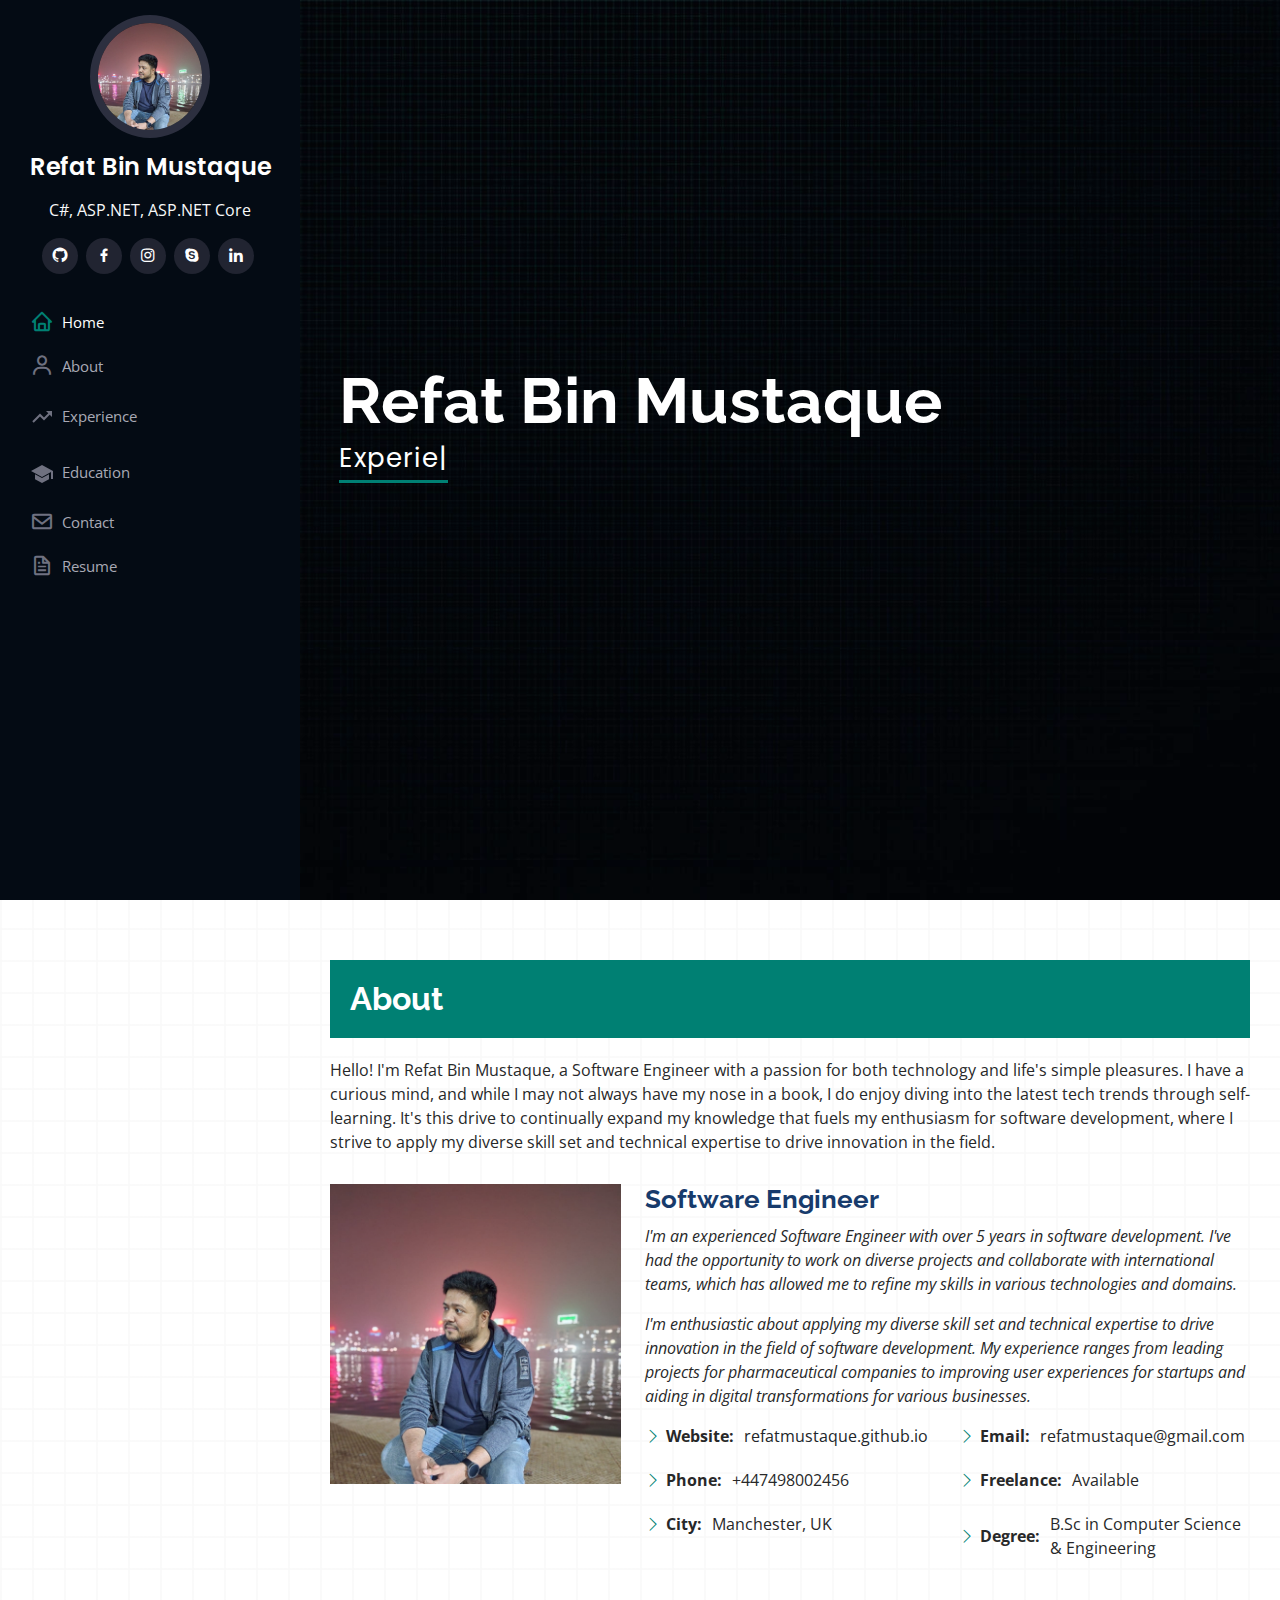
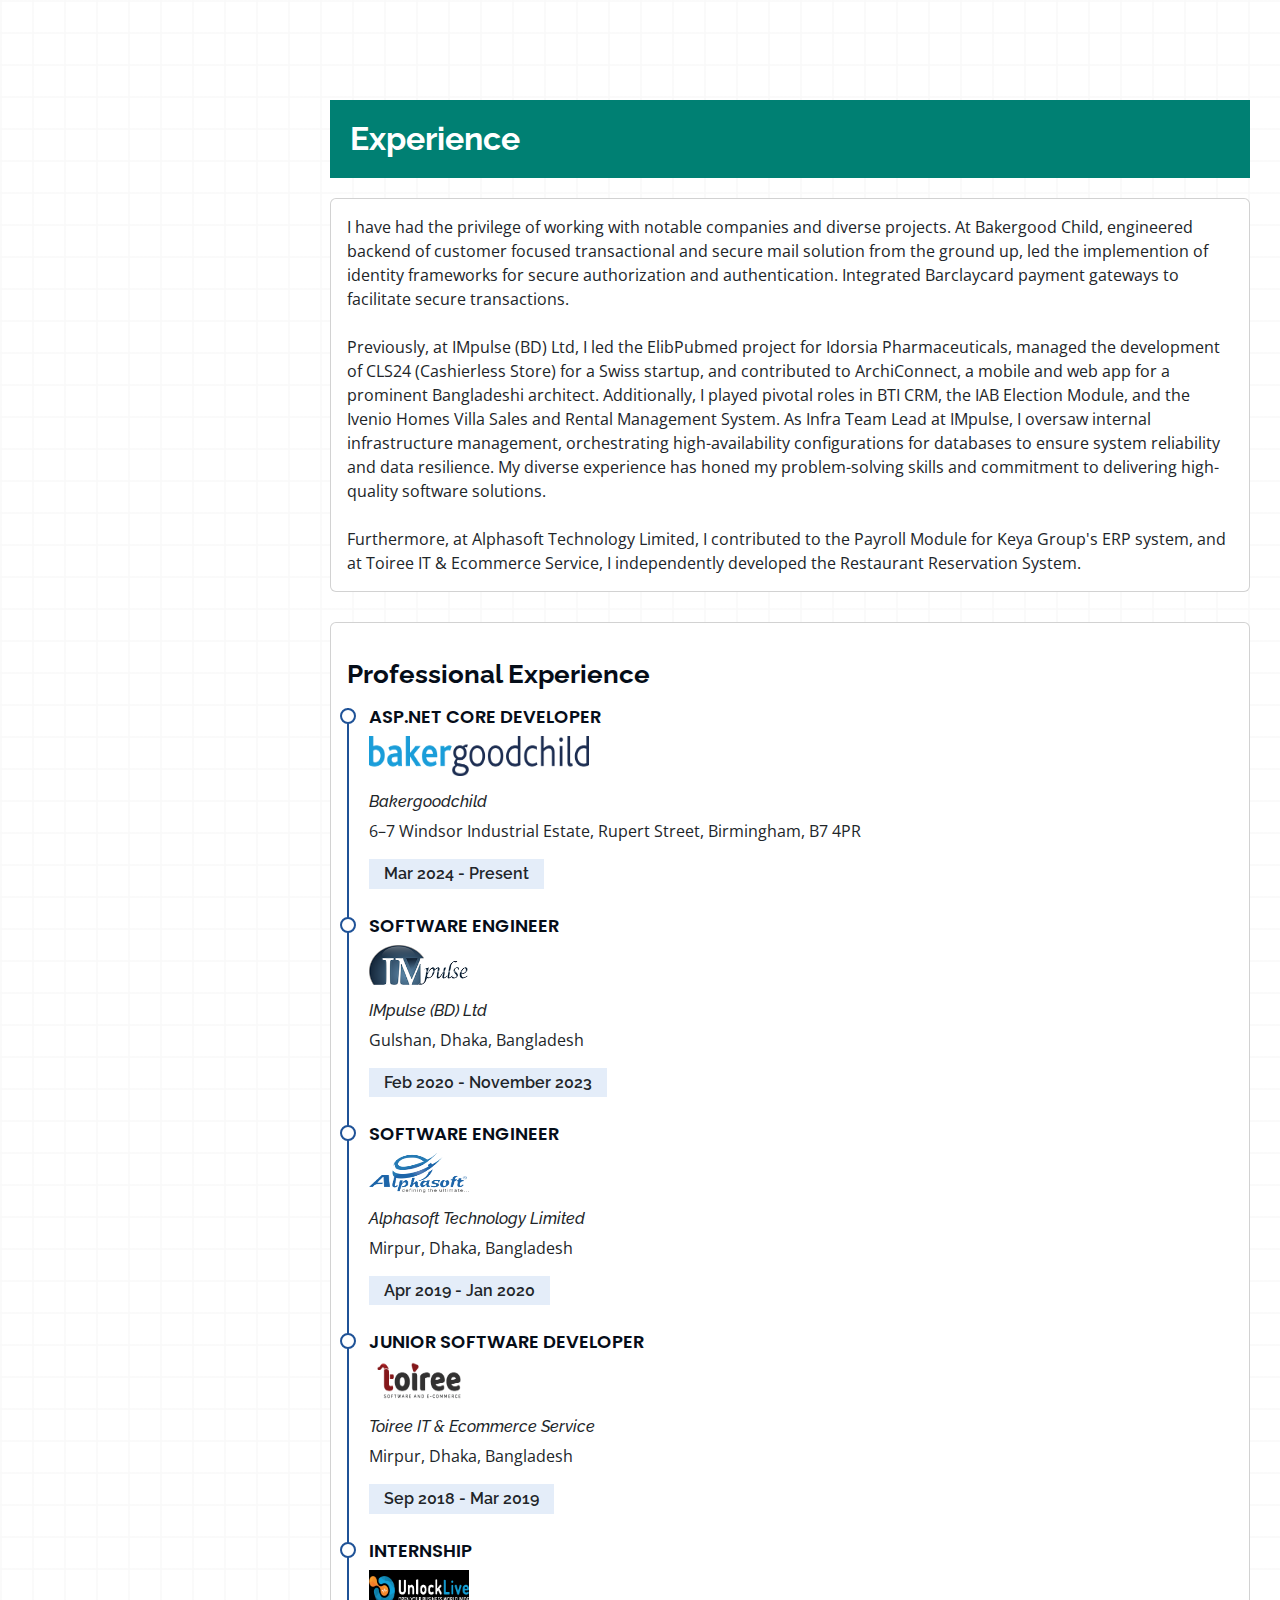
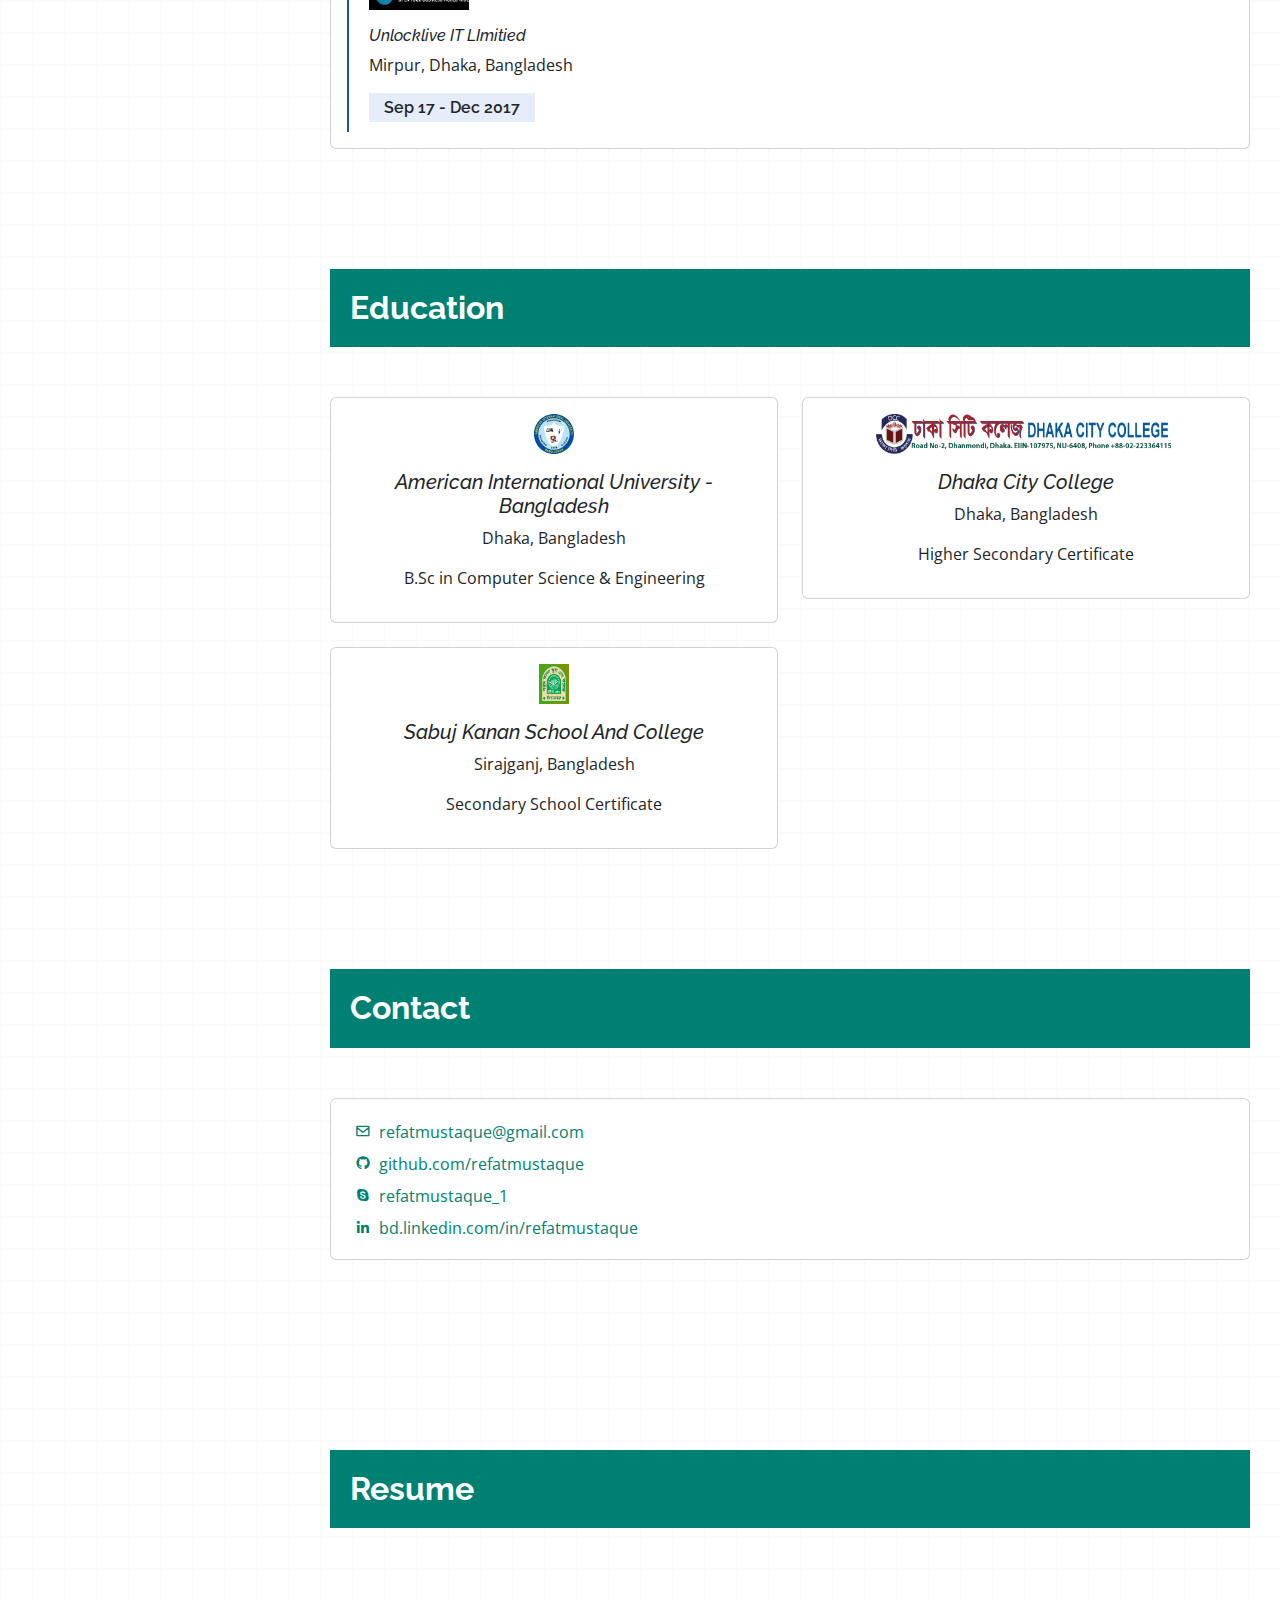
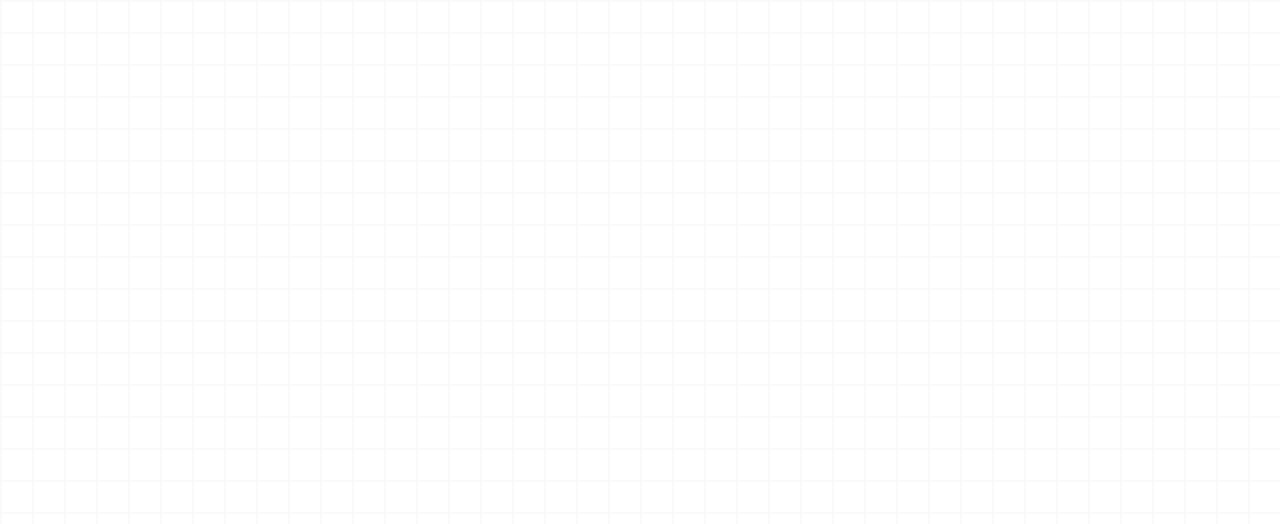
==== index.html @ f06d5145 "Add tawk live chat" ====
<!DOCTYPE html>
<html lang="en">

<head>
  <meta charset="utf-8">
  <meta content="width=device-width, initial-scale=1.0" name="viewport">

  <title>Refat Bin Mustaque</title>
  <meta content="" name="description">
  <meta content="" name="keywords">

  <!-- Favicons -->
  <link href="assets/img/favicon.png" rel="icon">
  <link href="assets/img/apple-touch-icon.png" rel="apple-touch-icon">

  <!-- Google Fonts -->
  <link href="https://fonts.googleapis.com/css?family=Open+Sans:300,300i,400,400i,600,600i,700,700i|Raleway:300,300i,400,400i,500,500i,600,600i,700,700i|Poppins:300,300i,400,400i,500,500i,600,600i,700,700i" rel="stylesheet">

  <!-- Vendor CSS Files -->
  <!--<link href="assets/vendor/aos/aos.css" rel="stylesheet">-->
  <link href="assets/vendor/bootstrap/css/bootstrap.min.css" rel="stylesheet">
  <link href="assets/vendor/bootstrap-icons/bootstrap-icons.css" rel="stylesheet">
  <link href="assets/vendor/boxicons/css/boxicons.min.css" rel="stylesheet">
  <link href="assets/vendor/glightbox/css/glightbox.min.css" rel="stylesheet">
  <link href="assets/vendor/swiper/swiper-bundle.min.css" rel="stylesheet">

  <!-- Template Main CSS File -->
  <link href="assets/css/style.css" rel="stylesheet">

</head>

<body>

  <!-- ======= Mobile nav toggle button ======= -->
  <i class="bi bi-list mobile-nav-toggle d-xl-none"></i>

  <!-- ======= Header ======= -->
  <header id="header">
    <div class="d-flex flex-column">

      <div class="profile">
        <img src="assets/img/profile-img.jpg" alt="" class="img-fluid rounded-circle">
        <h1 class="text-light"><a href="index.html">Refat Bin Mustaque</a></h1>
        <div class="mt-3 text-center">
          <span class="text-light">C#, ASP.NET, ASP.NET Core</span>
        </div>
        <div class="social-links mt-3 text-center">
          <a href="https://github.com/refatmustaque" class="github"><i class="bx bxl-github"></i></a>
          <a href="https://www.facebook.com/refatmustaque/" class="facebook"><i class="bx bxl-facebook"></i></a>
          <a href="https://www.instagram.com/refat_mustaque/" class="instagram"><i class="bx bxl-instagram"></i></a>
          <a href="https://join.skype.com/invite/KZUX2CscLEsa" class="google-plus"><i class="bx bxl-skype"></i></a>
          <a href="https://bd.linkedin.com/in/refatmustaque" class="linkedin"><i class="bx bxl-linkedin"></i></a>
        </div>
      </div>

      <nav id="navbar" class="nav-menu navbar">
        <ul>
          <li><a href="#cover" class="nav-link scrollto active"><i class="bx bx-home"></i> <span>Home</span></a></li>
          <li><a href="#about" class="nav-link scrollto"><i class="bx bx-user"></i> <span>About</span></a></li>
          <li><a href="#experience" class="nav-link scrollto"><i> <svg xmlns="http://www.w3.org/2000/svg" width="24" height="24" viewBox="0 0 24 24"><path fill="currentColor" d="m10 10.414l4 4l5.707-5.707L22 11V5h-6l2.293 2.293L14 11.586l-4-4l-7.707 7.707l1.414 1.414z"/></svg></i> <span>Experience</span></a></li>
          <li><a href="#education" class="nav-link scrollto"><i><svg xmlns="http://www.w3.org/2000/svg" width="24" height="24" viewBox="0 0 24 24"><path fill="currentColor" d="M21 17v-6.9L12 15L1 9l11-6l11 6v8h-2Zm-9 4l-7-3.8v-5l7 3.8l7-3.8v5L12 21Z"/></svg></i> <span>Education</span></a></li>
          <!-- <li><a href="#portfolio" class="nav-link scrollto"><i class="bx bx-book-content"></i> <span>Portfolio</span></a></li> -->
          <!-- <li><a href="#services" class="nav-link scrollto"><i class="bx bx-server"></i> <span>Services</span></a></li> -->
          <li><a href="#contact" class="nav-link scrollto"><i class="bx bx-envelope"></i> <span>Contact</span></a></li>
          <li><a href="#resume" class="nav-link scrollto"><i class="bx bx-file"></i> <span>Resume</span></a></li>
        </ul>
      </nav><!-- .nav-menu -->
    </div>
  </header><!-- End Header -->

  <!-- ======= cover Section ======= -->
  <section id="cover" class="d-flex flex-column justify-content-center align-items-center">
    <div class="cover-container" data-aos="fade-in">
      <h1>Refat Bin Mustaque</h1>
      <p><span class="typed" data-typed-items="Experienced Full Stack Software Developer, Skilled in C# | ASP.NET | ASP.NET Core | PostgreSQL"></span></p>
    </div>
  </section><!-- End cover -->

  <main id="main">

    <!-- ======= About Section ======= -->
    <section id="about" class="about">
      <div class="container">

        <div class="section-title">
          <h2>About</h2>
          <p>Hello! I'm Refat Bin Mustaque, a Software Engineer with a passion for both technology and life's simple pleasures. I have a curious mind, and while I may not always have my nose in a book, I do enjoy diving into the latest tech trends through self-learning. It's this drive to continually expand my knowledge that fuels my enthusiasm for software development, where I strive to apply my diverse skill set and technical expertise to drive innovation in the field.</p>
        </div>

        <div class="row">
          <div class="col-lg-4" data-aos="fade-right">
            <img src="assets/img/profile-img.jpg" class="img-fluid" alt="">
          </div>
          <div class="col-lg-8 pt-4 pt-lg-0 content" data-aos="fade-left">
            <h3>Software Engineer</h3>
            <p class="fst-italic">I'm an experienced Software Engineer with over 5 years in software development. I've had the opportunity to work on diverse projects and collaborate with international teams, which has allowed me to refine my skills in various technologies and domains.</p>
            <p class="fst-italic">
              I'm enthusiastic about applying my diverse skill set and technical expertise to drive innovation in the field of software development. My experience ranges from leading projects for pharmaceutical companies to improving user experiences for startups and aiding in digital transformations for various businesses.
            </p>
            <div class="row">
              <div class="col-lg-6">
                <ul>
                  <li><i class="bi bi-chevron-right"></i> <strong>Website:</strong> <span><a href="https://refatmustaque.github.io/" target="_blank" class="text-dark">refatmustaque.github.io</a></span></li>
                  <li><i class="bi bi-chevron-right"></i> <strong>Phone:</strong> <span>+447498002456</span></li>
                  <li><i class="bi bi-chevron-right"></i> <strong>City:</strong> <span>Manchester, UK</span></li>
                </ul>
              </div>
              <div class="col-lg-6">
                <ul>
                  <li><i class="bi bi-chevron-right"></i> <strong>Email:</strong> <span>refatmustaque@gmail.com</span></li>
                  <li><i class="bi bi-chevron-right"></i> <strong>Freelance:</strong> <span>Available</span></li>
                  <li><i class="bi bi-chevron-right"></i> <strong>Degree:</strong> <span>B.Sc in Computer Science & Engineering</span></li>
                </ul>
              </div>
            </div>
            <!-- <p>
              Officiis eligendi itaque labore et dolorum mollitia officiis optio vero. Quisquam sunt adipisci omnis et ut. Nulla accusantium dolor incidunt officia tempore. Et eius omnis.
              Cupiditate ut dicta maxime officiis quidem quia. Sed et consectetur qui quia repellendus itaque neque. Aliquid amet quidem ut quaerat cupiditate. Ab et eum qui repellendus omnis culpa magni laudantium dolores.
            </p> -->
          </div>
        </div>

      </div>
    </section><!-- End About Section -->

    <!-- ======= Experience Section ======= -->
    <section id="experience" class="experience">
      <div class="container">

        <div class="section-title">

          <h2>Experience</h2>
          <div class="card">
            <div class="card-body">
              <p>I have had the privilege of working with notable companies and diverse projects. At Bakergood Child, engineered backend of customer focused transactional and secure mail solution from the ground up, led the implemention of identity frameworks for secure authorization and authentication. Integrated Barclaycard payment gateways to facilitate secure transactions.</p>
              <br>
              <p>Previously, at IMpulse (BD) Ltd, I led the ElibPubmed project for Idorsia Pharmaceuticals, managed the development of CLS24 (Cashierless Store) for a Swiss startup, and contributed to ArchiConnect, a mobile and web app for a prominent Bangladeshi architect. Additionally, I played pivotal roles in BTI CRM, the IAB Election Module, and the Ivenio Homes Villa Sales and Rental Management System. As Infra Team Lead at IMpulse, I oversaw internal infrastructure management, orchestrating high-availability configurations for databases to ensure system reliability and data resilience. My diverse experience has honed my problem-solving skills and commitment to delivering high-quality software solutions.</p>
              <br>
              <p>Furthermore, at Alphasoft Technology Limited, I contributed to the Payroll Module for Keya Group's ERP system, and at Toiree IT & Ecommerce Service, I independently developed the Restaurant Reservation System.</p>
            </div>
          </div>
        </div>

        <div class="col-lg-12" data-aos="fade-up" data-aos-delay="100">
          <div class="card">
            <div class="card-body">
              <h3 class="experience-title">Professional Experience</h3>
              <div class="experience-item">
                <h4>ASP.Net Core Developer</h4>
                <p>
                  <a href="https://www.bakergoodchild.co.uk/" target="_blank"><img alt="Baker Good Child logo" width="220px" height="40px" src="/assets/img/experience/bakergoodchild_logo.png" class="responsive-img center-block"></a>
                </p>
                <h6>
                  <em><a href="https://www.bakergoodchild.co.uk/" target="_blank" class="text-dark">Bakergoodchild</a></em>
                </h6>
                <p>6–7 Windsor Industrial Estate, Rupert Street, Birmingham, B7 4PR</p>
                <h5>Mar 2024 - Present</h5>
                <!-- <ul>
                  <li><strong>ElibPubmed:</strong> Team Lead, managing yearly change requests, new feature development, and bug support for Idorsia Pharmaceuticals.</li>
                  <li><strong>CLS24 (Cashierless Store):</strong> Enhanced user experience for a Swiss startup's mobile app, including scanner replacement and layout improvements.</li>
                  <li><strong>ArchiConnect:</strong> Developed and designed architect portfolio, dashboard, and project creation pages for a renowned Bangladeshi architect.</li>
                  <li><strong>BTI CRM:</strong> Contributed to client relationship management system by developing new features and implementing change requests.</li>
                  <li><strong>IAB Election Module:</strong> Worked on various aspects of the IAB Election Module, including nomination submission, voter list management, nomination withdrawal, and Voting module.</li>
                  <li><strong>IRelease:</strong> Served as an external QA resource for IQVIA, Switzerland, on their internal product, IRelease, an export-import management system.</li>
                  <li><strong>Ivenio Homes:</strong> villa Sales & Rental Management System. Actively involved in CRM module development and managed internal infrastructure and network as an Infra Team Lead.</li>
                  <li>As Infra Team Lead, I managed internal infrastructure, resolved Redis production bugs, and implemented high-availability setups for PostgreSQL 11 (Patroni and Etcd) and PostgreSQL 15 (Patroni and Consul).</li>
                </ul>
                <p><strong>Technology Used:</strong> ASP.net MVC, In House PulseLinks Framework, Postgresql, Xamarin, Laravel, MariaDB & Flutter.</p> -->
              </div>
              <div class="experience-item">
                <h4>Software Engineer</h4>
                <p>
                  <a href="https://www.impulsebdltd.com/" target="_blank"><img alt="IMpulse BD Ltd. logo" width="100px" height="40px" src="/assets/img/experience/impulse_logo.png" class="responsive-img center-block"></a>
                </p>
                <h6>
                  <em><a href="https://www.impulsebdltd.com/" target="_blank" class="text-dark">IMpulse (BD) Ltd</a></em>
                </h6>
                <p>Gulshan, Dhaka, Bangladesh</p>
                <h5>Feb 2020 - November 2023</h5>
                <!-- <ul>
                  <li><strong>ElibPubmed:</strong> Team Lead, managing yearly change requests, new feature development, and bug support for Idorsia Pharmaceuticals.</li>
                  <li><strong>CLS24 (Cashierless Store):</strong> Enhanced user experience for a Swiss startup's mobile app, including scanner replacement and layout improvements.</li>
                  <li><strong>ArchiConnect:</strong> Developed and designed architect portfolio, dashboard, and project creation pages for a renowned Bangladeshi architect.</li>
                  <li><strong>BTI CRM:</strong> Contributed to client relationship management system by developing new features and implementing change requests.</li>
                  <li><strong>IAB Election Module:</strong> Worked on various aspects of the IAB Election Module, including nomination submission, voter list management, nomination withdrawal, and Voting module.</li>
                  <li><strong>IRelease:</strong> Served as an external QA resource for IQVIA, Switzerland, on their internal product, IRelease, an export-import management system.</li>
                  <li><strong>Ivenio Homes:</strong> villa Sales & Rental Management System. Actively involved in CRM module development and managed internal infrastructure and network as an Infra Team Lead.</li>
                  <li>As Infra Team Lead, I managed internal infrastructure, resolved Redis production bugs, and implemented high-availability setups for PostgreSQL 11 (Patroni and Etcd) and PostgreSQL 15 (Patroni and Consul).</li>
                </ul>
                <p><strong>Technology Used:</strong> ASP.net MVC, In House PulseLinks Framework, Postgresql, Xamarin, Laravel, MariaDB & Flutter.</p> -->
              </div>
              <div class="experience-item">
                <h4>Software Engineer</h4>
                <p>
                  <a href="https://alphasoft.com.bd/" target="_blank"><img alt="Alphasoft Technology Limited. logo" width="100px" height="40px" src="/assets/img/experience/alphasoft_logo.png" class="responsive-img center-block"></a>
                </p>
                <h6>
                  <em><a href="https://alphasoft.com.bd/" target="_blank" class="text-dark">Alphasoft Technology Limited</a></em>
                </h6>
                <p>Mirpur, Dhaka, Bangladesh</p>
                <h5>Apr 2019 - Jan 2020</h5>
                <!-- <ul>
                  <li>Developed salary sheet, attendance report, attendance reconciliation, Attendance penalty, Penalty resolve, Late out, Early in, Leave application, Employee’s leave balance for Payroll Module and HR integration for Keya Group's ERP Payroll Module.</li>
                  <li>Developed OPD features such as appointment making, patient assessment, prescription, and real-time communication of appointment desk and doctor for Mayfair Wellness Clinic's hospital management system.</li>
                </ul>
                <p><strong>Technology Used:</strong> Asp.Net Core MVC, C#, Entity Framework Core, Identity Framework, MSSQL, Jquery, Bootstrap, SignalR.</p> -->
              </div>
              <div class="experience-item">
                <h4>Junior Software Developer</h4>
                <p>
                  <a href="https://toiree.com/" target="_blank"><img alt="Toiree IT & Ecommerce Service. logo" width="100px" height="40px" src="/assets/img/experience/toiree_logo.png" class="responsive-img center-block"></a>
                </p>
                <h6>
                  <em><a href="https://toiree.com/" target="_blank" class="text-dark">Toiree IT & Ecommerce Service</a></em>
                </h6>
                <p>Mirpur, Dhaka, Bangladesh</p>
                <h5>Sep 2018 - Mar 2019</h5>
                <!-- <ul>
                  <li>Independently conceived, designed, and launched a comprehensive Restaurant Reservation System, showcasing my autonomy and proficiency in software development and project management.</li>
                </ul>
                <p><strong>Technology Used:</strong> Asp.Net MVC, C#, Web API, Entity Framework, Identity Framework,MSSQL, Jquery, Bootstrap</p> -->
              </div>
              <div class="experience-item">
                <h4>Internship</h4>
                <p>
                  <a href="https://www.unlocklive.com/" target="_blank"><img alt="Unlocklive IT LImitied. logo" width="100px" height="40px" style="background-color: black;" src="/assets/img/experience/unlocklive_logo.png" class="responsive-img center-block"></a>
                </p>
                <h6>
                  <em><a href="https://www.unlocklive.com/" target="_blank" class="text-dark">Unlocklive IT LImitied</a></em>
                </h6>
                <p>Mirpur, Dhaka, Bangladesh</p>
                <h5>Sep 17 - Dec 2017</h5>
                <!-- <ul>
                  <li>Designed the front-end layout for the "Government Shipping Office" project for the Navy, and concurrently, developed report download functionality in PDF and Word formats for the "Defense Travel System," another project for the Bangladesh Navy.</li>
                </ul>
                <p><strong>Technology Used:</strong> PHP Yii2 MVC, Bootstrap, Jquery, MySql, mpdf library, PHP word library</p> -->
              </div>
            </div>
          </div>

        </div>

      </div>
    </section><!-- End Experience Section -->

        <!-- ======= Education Section ======= -->
        <section id="education" class="education">
          <div class="container">
    
            <div class="section-title">
              <h2>Education</h2>
            </div>
    
            <div class="row">
              <div class="col-lg-6 pt-4 pt-lg-0 content" data-aos="fade-left">
                <div class="card">
                  <div class="card-body text-center">
                    <p>
                      <a href="https://www.aiub.edu/" target="_blank"><img alt="American International University - Bangladesh. logo" width="100px" height="40px" src="/assets/img/education/aiub_logo.svg" class="responsive-img center-block"></a>
                    </p>
                    <h5>
                      <em><a href="https://www.aiub.edu/" target="_blank" class="text-dark">American International University - Bangladesh</a></em>
                    </h5>
                    <p>
                      Dhaka, Bangladesh
                    </p>
                    <p>
                      B.Sc in Computer Science & Engineering
                    </p>
                  </div>
                </div>
              </div>
              <div class="col-lg-6 pt-4 pt-lg-0 content" data-aos="fade-left">
                <div class="card">
                  <div class="card-body text-center">
                    <p>
                      <a href="https://www.dhakacitycollege.edu.bd/" target="_blank"><img alt="Dhaka City College. logo" width="300px" height="40px" src="/assets/img/education/dcc_logo.png" class="responsive-img center-block"></a>
                    </p>
                    <h5>
                      <em><a href="https://www.dhakacitycollege.edu.bd/" target="_blank" class="text-dark">Dhaka City College</a></em>
                    </h5>
                    <p>
                      Dhaka, Bangladesh
                    </p>
                    <p>
                      Higher Secondary Certificate
                    </p>
                  </div>
                </div>
              </div>
            </div>

            <div class="row pt-4">
              <div class="col-lg-6 pt-4 pt-lg-0 content" data-aos="fade-left">
                <div class="card">
                  <div class="card-body text-center">
                    <p>
                      <a href="http://www.sabujkanan.edu.bd/" target="_blank"><img alt="Sabuj Kanan School And College. logo" width="30px" height="40px" src="/assets/img/education/skp_logo.PNG" class="responsive-img center-block"></a>
                    </p>
                    <h5>
                      <em><a href="http://www.sabujkanan.edu.bd/" target="_blank" class="text-dark">Sabuj Kanan School And College</a></em>
                    </h5>
                    <p>
                      Sirajganj, Bangladesh
                    </p>
                    <p>
                      Secondary School Certificate
                    </p>
                  </div>
                </div>
              </div>
            </div>
    
          </div>
        </section><!-- End Education Section -->

    <!-- ======= Facts Section ======= -->
    <!-- <section id="facts" class="facts">
      <div class="container">

        <div class="section-title">
          <h2>Facts</h2>
          <p>Magnam dolores commodi suscipit. Necessitatibus eius consequatur ex aliquid fuga eum quidem. Sit sint consectetur velit. Quisquam quos quisquam cupiditate. Et nemo qui impedit suscipit alias ea. Quia fugiat sit in iste officiis commodi quidem hic quas.</p>
        </div>

        <div class="row no-gutters">

          <div class="col-lg-3 col-md-6 d-md-flex align-items-md-stretch" data-aos="fade-up">
            <div class="count-box">
              <i class="bi bi-emoji-smile"></i>
              <span data-purecounter-start="0" data-purecounter-end="232" data-purecounter-duration="1" class="purecounter"></span>
              <p><strong>Happy Clients</strong> consequuntur quae</p>
            </div>
          </div>

          <div class="col-lg-3 col-md-6 d-md-flex align-items-md-stretch" data-aos="fade-up" data-aos-delay="100">
            <div class="count-box">
              <i class="bi bi-journal-richtext"></i>
              <span data-purecounter-start="0" data-purecounter-end="521" data-purecounter-duration="1" class="purecounter"></span>
              <p><strong>Projects</strong> adipisci atque cum quia aut</p>
            </div>
          </div>

          <div class="col-lg-3 col-md-6 d-md-flex align-items-md-stretch" data-aos="fade-up" data-aos-delay="200">
            <div class="count-box">
              <i class="bi bi-headset"></i>
              <span data-purecounter-start="0" data-purecounter-end="1453" data-purecounter-duration="1" class="purecounter"></span>
              <p><strong>Hours Of Support</strong> aut commodi quaerat</p>
            </div>
          </div>

          <div class="col-lg-3 col-md-6 d-md-flex align-items-md-stretch" data-aos="fade-up" data-aos-delay="300">
            <div class="count-box">
              <i class="bi bi-people"></i>
              <span data-purecounter-start="0" data-purecounter-end="32" data-purecounter-duration="1" class="purecounter"></span>
              <p><strong>Hard Workers</strong> rerum asperiores dolor</p>
            </div>
          </div>

        </div>

      </div>
    </section> -->
    <!-- End Facts Section -->

    <!-- ======= Skills Section ======= -->
    <!-- <section id="skills" class="skills section-bg">
      <div class="container">

        <div class="section-title">
          <h2>Skills</h2>
          <p>Magnam dolores commodi suscipit. Necessitatibus eius consequatur ex aliquid fuga eum quidem. Sit sint consectetur velit. Quisquam quos quisquam cupiditate. Et nemo qui impedit suscipit alias ea. Quia fugiat sit in iste officiis commodi quidem hic quas.</p>
        </div>

        <div class="row skills-content">

          <div class="col-lg-6" data-aos="fade-up">

            <div class="progress">
              <span class="skill">HTML <i class="val">100%</i></span>
              <div class="progress-bar-wrap">
                <div class="progress-bar" role="progressbar" aria-valuenow="100" aria-valuemin="0" aria-valuemax="100"></div>
              </div>
            </div>

            <div class="progress">
              <span class="skill">CSS <i class="val">90%</i></span>
              <div class="progress-bar-wrap">
                <div class="progress-bar" role="progressbar" aria-valuenow="90" aria-valuemin="0" aria-valuemax="100"></div>
              </div>
            </div>

            <div class="progress">
              <span class="skill">JavaScript <i class="val">75%</i></span>
              <div class="progress-bar-wrap">
                <div class="progress-bar" role="progressbar" aria-valuenow="75" aria-valuemin="0" aria-valuemax="100"></div>
              </div>
            </div>

          </div>

          <div class="col-lg-6" data-aos="fade-up" data-aos-delay="100">

            <div class="progress">
              <span class="skill">PHP <i class="val">80%</i></span>
              <div class="progress-bar-wrap">
                <div class="progress-bar" role="progressbar" aria-valuenow="80" aria-valuemin="0" aria-valuemax="100"></div>
              </div>
            </div>

            <div class="progress">
              <span class="skill">WordPress/CMS <i class="val">90%</i></span>
              <div class="progress-bar-wrap">
                <div class="progress-bar" role="progressbar" aria-valuenow="90" aria-valuemin="0" aria-valuemax="100"></div>
              </div>
            </div>

            <div class="progress">
              <span class="skill">Photoshop <i class="val">55%</i></span>
              <div class="progress-bar-wrap">
                <div class="progress-bar" role="progressbar" aria-valuenow="55" aria-valuemin="0" aria-valuemax="100"></div>
              </div>
            </div>

          </div>

        </div>

      </div>
    </section> -->
    <!-- End Skills Section -->

    <!-- ======= Resume Section ======= -->
    <!-- <section id="resume" class="resume">
      <div class="container">

        <div class="section-title">
          <h2>Resume</h2>
          <p>Magnam dolores commodi suscipit. Necessitatibus eius consequatur ex aliquid fuga eum quidem. Sit sint consectetur velit. Quisquam quos quisquam cupiditate. Et nemo qui impedit suscipit alias ea. Quia fugiat sit in iste officiis commodi quidem hic quas.</p>
        </div>

        <div class="row">
          <div class="col-lg-6" data-aos="fade-up">
            <h3 class="resume-title">Sumary</h3>
            <div class="resume-item pb-0">
              <h4>Alex Smith</h4>
              <p><em>Innovative and deadline-driven Graphic Designer with 3+ years of experience designing and developing user-centered digital/print marketing material from initial concept to final, polished deliverable.</em></p>
              <ul>
                <li>Portland par 127,Orlando, FL</li>
                <li>(123) 456-7891</li>
                <li>alice.barkley@example.com</li>
              </ul>
            </div>

            <h3 class="resume-title">Education</h3>
            <div class="resume-item">
              <h4>Master of Fine Arts &amp; Graphic Design</h4>
              <h5>2015 - 2016</h5>
              <p><em>Rochester Institute of Technology, Rochester, NY</em></p>
              <p>Qui deserunt veniam. Et sed aliquam labore tempore sed quisquam iusto autem sit. Ea vero voluptatum qui ut dignissimos deleniti nerada porti sand markend</p>
            </div>
            <div class="resume-item">
              <h4>Bachelor of Fine Arts &amp; Graphic Design</h4>
              <h5>2010 - 2014</h5>
              <p><em>Rochester Institute of Technology, Rochester, NY</em></p>
              <p>Quia nobis sequi est occaecati aut. Repudiandae et iusto quae reiciendis et quis Eius vel ratione eius unde vitae rerum voluptates asperiores voluptatem Earum molestiae consequatur neque etlon sader mart dila</p>
            </div>
          </div>
          <div class="col-lg-6" data-aos="fade-up" data-aos-delay="100">
            <h3 class="resume-title">Professional Experience</h3>
            <div class="resume-item">
              <h4>Senior graphic design specialist</h4>
              <h5>2019 - Present</h5>
              <p><em>Experion, New York, NY </em></p>
              <ul>
                <li>Lead in the design, development, and implementation of the graphic, layout, and production communication materials</li>
                <li>Delegate tasks to the 7 members of the design team and provide counsel on all aspects of the project. </li>
                <li>Supervise the assessment of all graphic materials in order to ensure quality and accuracy of the design</li>
                <li>Oversee the efficient use of production project budgets ranging from $2,000 - $25,000</li>
              </ul>
            </div>
            <div class="resume-item">
              <h4>Graphic design specialist</h4>
              <h5>2017 - 2018</h5>
              <p><em>Stepping Stone Advertising, New York, NY</em></p>
              <ul>
                <li>Developed numerous marketing programs (logos, brochures,infographics, presentations, and advertisements).</li>
                <li>Managed up to 5 projects or tasks at a given time while under pressure</li>
                <li>Recommended and consulted with clients on the most appropriate graphic design</li>
                <li>Created 4+ design presentations and proposals a month for clients and account managers</li>
              </ul>
            </div>
          </div>
        </div>

      </div>
    </section> -->
    <!-- End Resume Section -->

    <!-- ======= Portfolio Section ======= -->
    <!-- <section id="portfolio" class="portfolio section-bg">
      <div class="container">

        <div class="section-title">
          <h2>Portfolio</h2>
          <p>Magnam dolores commodi suscipit. Necessitatibus eius consequatur ex aliquid fuga eum quidem. Sit sint consectetur velit. Quisquam quos quisquam cupiditate. Et nemo qui impedit suscipit alias ea. Quia fugiat sit in iste officiis commodi quidem hic quas.</p>
        </div>

        <div class="row" data-aos="fade-up">
          <div class="col-lg-12 d-flex justify-content-center">
            <ul id="portfolio-flters">
              <li data-filter="*" class="filter-active">All</li>
              <li data-filter=".filter-app">App</li>
              <li data-filter=".filter-card">Card</li>
              <li data-filter=".filter-web">Web</li>
            </ul>
          </div>
        </div>

        <div class="row portfolio-container" data-aos="fade-up" data-aos-delay="100">

          <div class="col-lg-4 col-md-6 portfolio-item filter-app">
            <div class="portfolio-wrap">
              <img src="assets/img/portfolio/portfolio-1.jpg" class="img-fluid" alt="">
              <div class="portfolio-links">
                <a href="assets/img/portfolio/portfolio-1.jpg" data-gallery="portfolioGallery" class="portfolio-lightbox" title="App 1"><i class="bx bx-plus"></i></a>
                <a href="portfolio-details.html" title="More Details"><i class="bx bx-link"></i></a>
              </div>
            </div>
          </div>

          <div class="col-lg-4 col-md-6 portfolio-item filter-web">
            <div class="portfolio-wrap">
              <img src="assets/img/portfolio/portfolio-2.jpg" class="img-fluid" alt="">
              <div class="portfolio-links">
                <a href="assets/img/portfolio/portfolio-2.jpg" data-gallery="portfolioGallery" class="portfolio-lightbox" title="Web 3"><i class="bx bx-plus"></i></a>
                <a href="portfolio-details.html" title="More Details"><i class="bx bx-link"></i></a>
              </div>
            </div>
          </div>

          <div class="col-lg-4 col-md-6 portfolio-item filter-app">
            <div class="portfolio-wrap">
              <img src="assets/img/portfolio/portfolio-3.jpg" class="img-fluid" alt="">
              <div class="portfolio-links">
                <a href="assets/img/portfolio/portfolio-3.jpg" data-gallery="portfolioGallery" class="portfolio-lightbox" title="App 2"><i class="bx bx-plus"></i></a>
                <a href="portfolio-details.html" title="More Details"><i class="bx bx-link"></i></a>
              </div>
            </div>
          </div>

          <div class="col-lg-4 col-md-6 portfolio-item filter-card">
            <div class="portfolio-wrap">
              <img src="assets/img/portfolio/portfolio-4.jpg" class="img-fluid" alt="">
              <div class="portfolio-links">
                <a href="assets/img/portfolio/portfolio-4.jpg" data-gallery="portfolioGallery" class="portfolio-lightbox" title="Card 2"><i class="bx bx-plus"></i></a>
                <a href="portfolio-details.html" title="More Details"><i class="bx bx-link"></i></a>
              </div>
            </div>
          </div>

          <div class="col-lg-4 col-md-6 portfolio-item filter-web">
            <div class="portfolio-wrap">
              <img src="assets/img/portfolio/portfolio-5.jpg" class="img-fluid" alt="">
              <div class="portfolio-links">
                <a href="assets/img/portfolio/portfolio-5.jpg" data-gallery="portfolioGallery" class="portfolio-lightbox" title="Web 2"><i class="bx bx-plus"></i></a>
                <a href="portfolio-details.html" title="More Details"><i class="bx bx-link"></i></a>
              </div>
            </div>
          </div>

          <div class="col-lg-4 col-md-6 portfolio-item filter-app">
            <div class="portfolio-wrap">
              <img src="assets/img/portfolio/portfolio-6.jpg" class="img-fluid" alt="">
              <div class="portfolio-links">
                <a href="assets/img/portfolio/portfolio-6.jpg" data-gallery="portfolioGallery" class="portfolio-lightbox" title="App 3"><i class="bx bx-plus"></i></a>
                <a href="portfolio-details.html" title="More Details"><i class="bx bx-link"></i></a>
              </div>
            </div>
          </div>

          <div class="col-lg-4 col-md-6 portfolio-item filter-card">
            <div class="portfolio-wrap">
              <img src="assets/img/portfolio/portfolio-7.jpg" class="img-fluid" alt="">
              <div class="portfolio-links">
                <a href="assets/img/portfolio/portfolio-7.jpg" data-gallery="portfolioGallery" class="portfolio-lightbox" title="Card 1"><i class="bx bx-plus"></i></a>
                <a href="portfolio-details.html" title="More Details"><i class="bx bx-link"></i></a>
              </div>
            </div>
          </div>

          <div class="col-lg-4 col-md-6 portfolio-item filter-card">
            <div class="portfolio-wrap">
              <img src="assets/img/portfolio/portfolio-8.jpg" class="img-fluid" alt="">
              <div class="portfolio-links">
                <a href="assets/img/portfolio/portfolio-8.jpg" data-gallery="portfolioGallery" class="portfolio-lightbox" title="Card 3"><i class="bx bx-plus"></i></a>
                <a href="portfolio-details.html" title="More Details"><i class="bx bx-link"></i></a>
              </div>
            </div>
          </div>

          <div class="col-lg-4 col-md-6 portfolio-item filter-web">
            <div class="portfolio-wrap">
              <img src="assets/img/portfolio/portfolio-9.jpg" class="img-fluid" alt="">
              <div class="portfolio-links">
                <a href="assets/img/portfolio/portfolio-9.jpg" data-gallery="portfolioGallery" class="portfolio-lightbox" title="Web 3"><i class="bx bx-plus"></i></a>
                <a href="portfolio-details.html" title="More Details"><i class="bx bx-link"></i></a>
              </div>
            </div>
          </div>

        </div>

      </div>
    </section> -->
    <!-- End Portfolio Section -->

    <!-- ======= Services Section ======= -->
    <!-- <section id="services" class="services">
      <div class="container">

        <div class="section-title">
          <h2>Services</h2>
          <p>Magnam dolores commodi suscipit. Necessitatibus eius consequatur ex aliquid fuga eum quidem. Sit sint consectetur velit. Quisquam quos quisquam cupiditate. Et nemo qui impedit suscipit alias ea. Quia fugiat sit in iste officiis commodi quidem hic quas.</p>
        </div>

        <div class="row">
          <div class="col-lg-4 col-md-6 icon-box" data-aos="fade-up">
            <div class="icon"><i class="bi bi-briefcase"></i></div>
            <h4 class="title"><a href="">Lorem Ipsum</a></h4>
            <p class="description">Voluptatum deleniti atque corrupti quos dolores et quas molestias excepturi sint occaecati cupiditate non provident</p>
          </div>
          <div class="col-lg-4 col-md-6 icon-box" data-aos="fade-up" data-aos-delay="100">
            <div class="icon"><i class="bi bi-card-checklist"></i></div>
            <h4 class="title"><a href="">Dolor Sitema</a></h4>
            <p class="description">Minim veniam, quis nostrud exercitation ullamco laboris nisi ut aliquip ex ea commodo consequat tarad limino ata</p>
          </div>
          <div class="col-lg-4 col-md-6 icon-box" data-aos="fade-up" data-aos-delay="200">
            <div class="icon"><i class="bi bi-bar-chart"></i></div>
            <h4 class="title"><a href="">Sed ut perspiciatis</a></h4>
            <p class="description">Duis aute irure dolor in reprehenderit in voluptate velit esse cillum dolore eu fugiat nulla pariatur</p>
          </div>
          <div class="col-lg-4 col-md-6 icon-box" data-aos="fade-up" data-aos-delay="300">
            <div class="icon"><i class="bi bi-binoculars"></i></div>
            <h4 class="title"><a href="">Magni Dolores</a></h4>
            <p class="description">Excepteur sint occaecat cupidatat non proident, sunt in culpa qui officia deserunt mollit anim id est laborum</p>
          </div>
          <div class="col-lg-4 col-md-6 icon-box" data-aos="fade-up" data-aos-delay="400">
            <div class="icon"><i class="bi bi-brightness-high"></i></div>
            <h4 class="title"><a href="">Nemo Enim</a></h4>
            <p class="description">At vero eos et accusamus et iusto odio dignissimos ducimus qui blanditiis praesentium voluptatum deleniti atque</p>
          </div>
          <div class="col-lg-4 col-md-6 icon-box" data-aos="fade-up" data-aos-delay="500">
            <div class="icon"><i class="bi bi-calendar4-week"></i></div>
            <h4 class="title"><a href="">Eiusmod Tempor</a></h4>
            <p class="description">Et harum quidem rerum facilis est et expedita distinctio. Nam libero tempore, cum soluta nobis est eligendi</p>
          </div>
        </div>

      </div>
    </section> -->
    <!-- End Services Section -->

    <!-- ======= Testimonials Section ======= -->
    <!-- <section id="testimonials" class="testimonials section-bg">
      <div class="container">

        <div class="section-title">
          <h2>Testimonials</h2>
          <p>Magnam dolores commodi suscipit. Necessitatibus eius consequatur ex aliquid fuga eum quidem. Sit sint consectetur velit. Quisquam quos quisquam cupiditate. Et nemo qui impedit suscipit alias ea. Quia fugiat sit in iste officiis commodi quidem hic quas.</p>
        </div>

        <div class="testimonials-slider swiper" data-aos="fade-up" data-aos-delay="100">
          <div class="swiper-wrapper">

            <div class="swiper-slide">
              <div class="testimonial-item" data-aos="fade-up">
                <p>
                  <i class="bx bxs-quote-alt-left quote-icon-left"></i>
                  Proin iaculis purus consequat sem cure digni ssim donec porttitora entum suscipit rhoncus. Accusantium quam, ultricies eget id, aliquam eget nibh et. Maecen aliquam, risus at semper.
                  <i class="bx bxs-quote-alt-right quote-icon-right"></i>
                </p>
                <img src="assets/img/testimonials/testimonials-1.jpg" class="testimonial-img" alt="">
                <h3>Saul Goodman</h3>
                <h4>Ceo &amp; Founder</h4>
              </div>
            </div>


            <div class="swiper-slide">
              <div class="testimonial-item" data-aos="fade-up" data-aos-delay="100">
                <p>
                  <i class="bx bxs-quote-alt-left quote-icon-left"></i>
                  Export tempor illum tamen malis malis eram quae irure esse labore quem cillum quid cillum eram malis quorum velit fore eram velit sunt aliqua noster fugiat irure amet legam anim culpa.
                  <i class="bx bxs-quote-alt-right quote-icon-right"></i>
                </p>
                <img src="assets/img/testimonials/testimonials-2.jpg" class="testimonial-img" alt="">
                <h3>Sara Wilsson</h3>
                <h4>Designer</h4>
              </div>
            </div>


            <div class="swiper-slide">
              <div class="testimonial-item" data-aos="fade-up" data-aos-delay="200">
                <p>
                  <i class="bx bxs-quote-alt-left quote-icon-left"></i>
                  Enim nisi quem export duis labore cillum quae magna enim sint quorum nulla quem veniam duis minim tempor labore quem eram duis noster aute amet eram fore quis sint minim.
                  <i class="bx bxs-quote-alt-right quote-icon-right"></i>
                </p>
                <img src="assets/img/testimonials/testimonials-3.jpg" class="testimonial-img" alt="">
                <h3>Jena Karlis</h3>
                <h4>Store Owner</h4>
              </div>
            </div>


            <div class="swiper-slide">
              <div class="testimonial-item" data-aos="fade-up" data-aos-delay="300">
                <p>
                  <i class="bx bxs-quote-alt-left quote-icon-left"></i>
                  Fugiat enim eram quae cillum dolore dolor amet nulla culpa multos export minim fugiat minim velit minim dolor enim duis veniam ipsum anim magna sunt elit fore quem dolore labore illum veniam.
                  <i class="bx bxs-quote-alt-right quote-icon-right"></i>
                </p>
                <img src="assets/img/testimonials/testimonials-4.jpg" class="testimonial-img" alt="">
                <h3>Matt Brandon</h3>
                <h4>Freelancer</h4>
              </div>
            </div>


            <div class="swiper-slide">
              <div class="testimonial-item" data-aos="fade-up" data-aos-delay="400">
                <p>
                  <i class="bx bxs-quote-alt-left quote-icon-left"></i>
                  Quis quorum aliqua sint quem legam fore sunt eram irure aliqua veniam tempor noster veniam enim culpa labore duis sunt culpa nulla illum cillum fugiat legam esse veniam culpa fore nisi cillum quid.
                  <i class="bx bxs-quote-alt-right quote-icon-right"></i>
                </p>
                <img src="assets/img/testimonials/testimonials-5.jpg" class="testimonial-img" alt="">
                <h3>John Larson</h3>
                <h4>Entrepreneur</h4>
              </div>
            </div>

          </div>
          <div class="swiper-pagination"></div>
        </div>

      </div>
    </section> -->
    <!-- End Testimonials Section -->

    <!-- ======= Contact Section ======= -->
    <section id="contact" class="contact">
      <div class="container">

        <div class="section-title">
          <h2>Contact</h2>
          <!-- <p>Magnam dolores commodi suscipit. Necessitatibus eius consequatur ex aliquid fuga eum quidem. Sit sint consectetur velit. Quisquam quos quisquam cupiditate. Et nemo qui impedit suscipit alias ea. Quia fugiat sit in iste officiis commodi quidem hic quas.</p> -->
        </div>

        <div class="row" data-aos="fade-in">

          <div class="col-lg-12">
            <div class="card">
              <div class="card-body">
                <a href="mailto:refatmustaque@gmail.com"><i class="bx bx-envelope m-2"></i>refatmustaque@gmail.com</a>
                <br><a href="https://github.com/refatmustaque"><i class="bx bxl-github m-2"></i>github.com/refatmustaque</a>
                <br><a href="https://join.skype.com/invite/KZUX2CscLEsa"><i class="bx bxl-skype m-2"></i>refatmustaque_1</a>
                <br><a href="https://bd.linkedin.com/in/refatmustaque"><i class="bx bxl-linkedin m-2"></i>bd.linkedin.com/in/refatmustaque</a>
              </div>
            </div>

          </div>

        </div>

      </div>
    </section><!-- End Resume Section -->
        <!-- ======= Resume Section ======= -->
        <section id="resume" class="resume">
          <div class="container">
            <div class="section-title">
              <h2>Resume</h2>
              <!-- <p>Magnam dolores commodi suscipit. Necessitatibus eius consequatur ex aliquid fuga eum quidem. Sit sint consectetur velit. Quisquam quos quisquam cupiditate. Et nemo qui impedit suscipit alias ea. Quia fugiat sit in iste officiis commodi quidem hic quas.</p> -->
            </div>
            <!-- <iframe src="https://drive.google.com/file/d/1rLfbMthzyr3kQaLMbKUH_vcRFgC5Ep4e/view?usp=sharing" width="800" height="600"> -->
            <iframe src="https://drive.google.com/file/d/1rLfbMthzyr3kQaLMbKUH_vcRFgC5Ep4e/preview" width="100%" height="480" allow="autoplay"></iframe>
          </div>
        </section><!-- End Resume Section -->

  </main><!-- End #main -->

  <!-- ======= Footer ======= -->
  <!-- <footer id="footer">
    <div class="container">
      <div class="copyright">
        &copy; Copyright <strong><span>RBM</span></strong>
      </div>
      <div class="credits">
      </div>
    </div>
  </footer> -->
  <!-- End  Footer -->

  <a href="#" class="back-to-top d-flex align-items-center justify-content-center"><i class="bi bi-arrow-up-short"></i></a>

  <!-- Vendor JS Files -->
  <script src="assets/vendor/purecounter/purecounter_vanilla.js"></script>
  <script src="assets/vendor/aos/aos.js"></script>
  <script src="assets/vendor/bootstrap/js/bootstrap.bundle.min.js"></script>
  <script src="assets/vendor/glightbox/js/glightbox.min.js"></script>
  <script src="assets/vendor/isotope-layout/isotope.pkgd.min.js"></script>
  <script src="assets/vendor/swiper/swiper-bundle.min.js"></script>
  <script src="assets/vendor/typed.js/typed.umd.js"></script>
  <script src="assets/vendor/waypoints/noframework.waypoints.js"></script>
  <script src="assets/vendor/php-email-form/validate.js"></script>

  <!-- Template Main JS File -->
  <script src="assets/js/main.js"></script>
  <script>
    function resizeIframe(obj) {
      obj.style.width = obj.contentWindow.document.documentElement.scrollWidth + 'px';
    }
  </script>
	  <!--Start of Tawk.to Script-->
	<script type="text/javascript">
	var Tawk_API=Tawk_API||{}, Tawk_LoadStart=new Date();
	(function(){
	var s1=document.createElement("script"),s0=document.getElementsByTagName("script")[0];
	s1.async=true;
	s1.src='https://embed.tawk.to/66d99a8a50c10f7a00a450b5/1i7107bg5';
	s1.charset='UTF-8';
	s1.setAttribute('crossorigin','*');
	s0.parentNode.insertBefore(s1,s0);
	})();
	</script>
	<!--End of Tawk.to Script-->
</body>

</html>
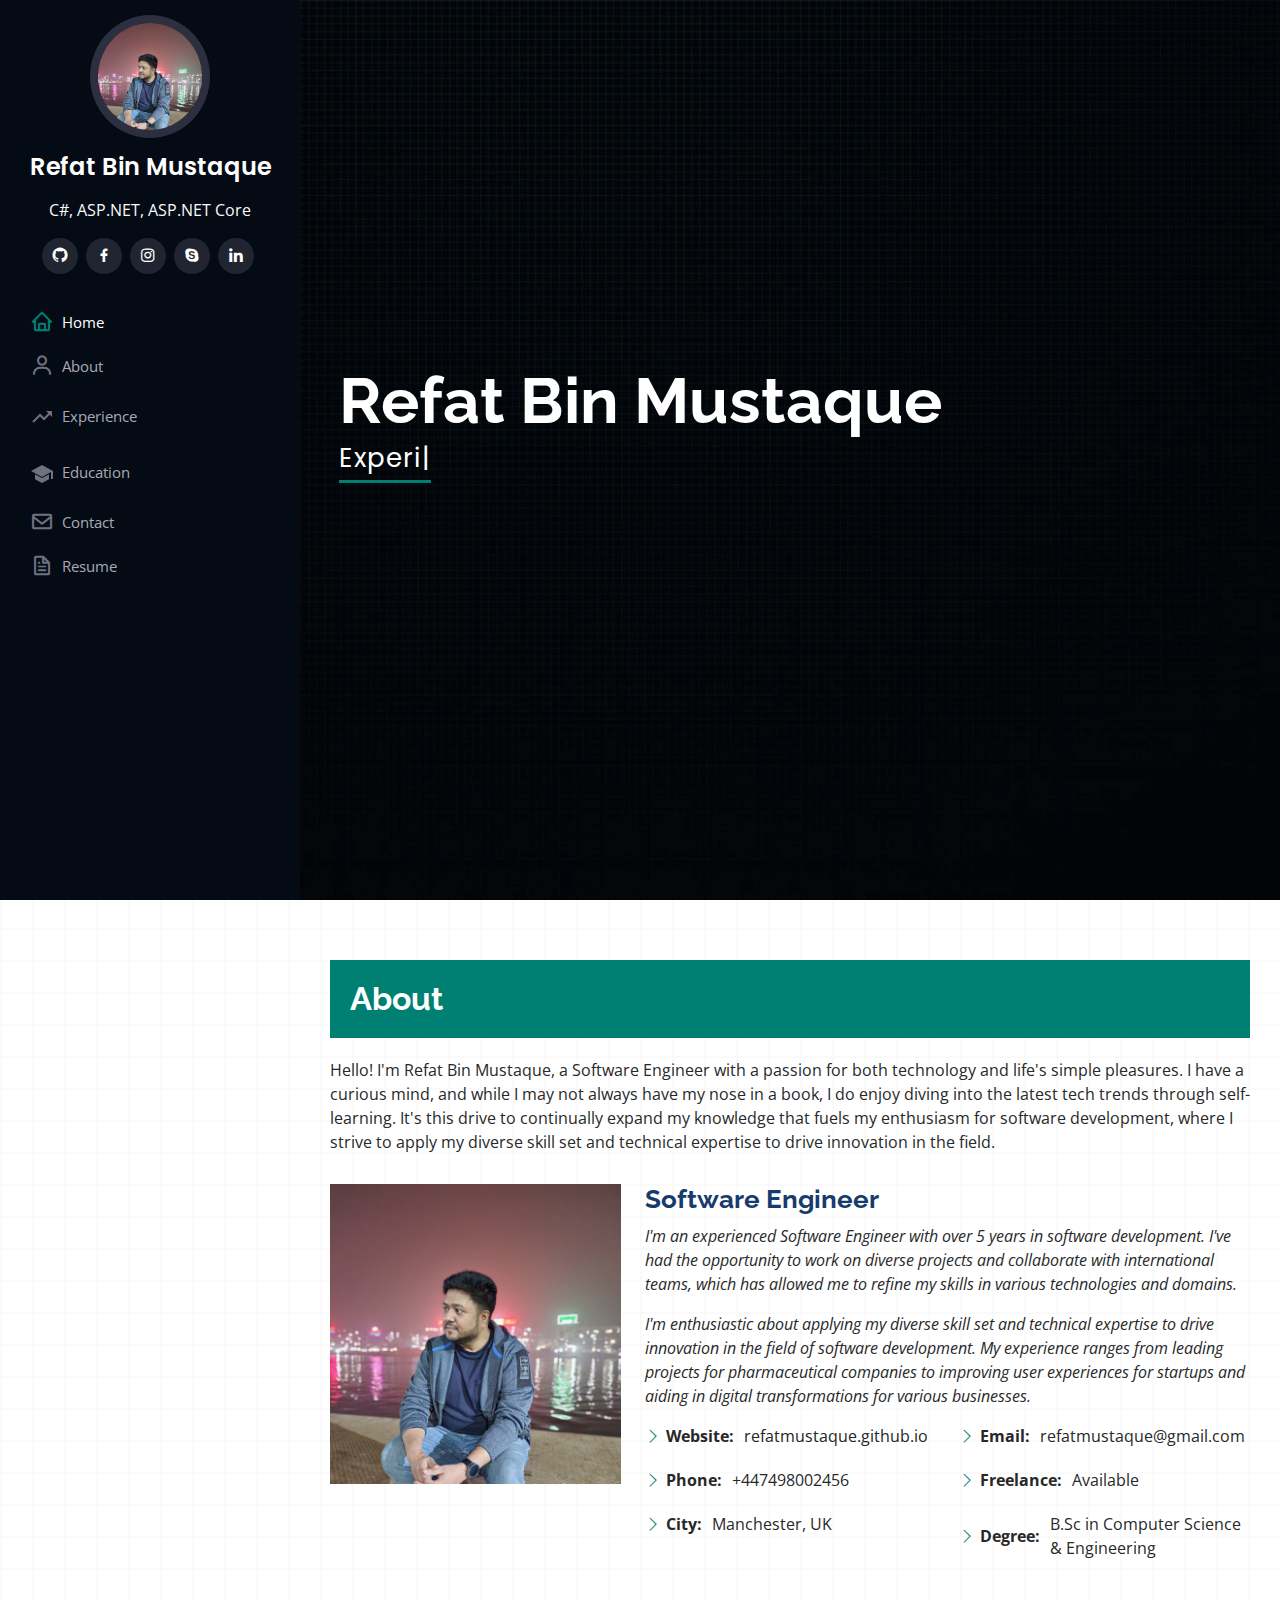
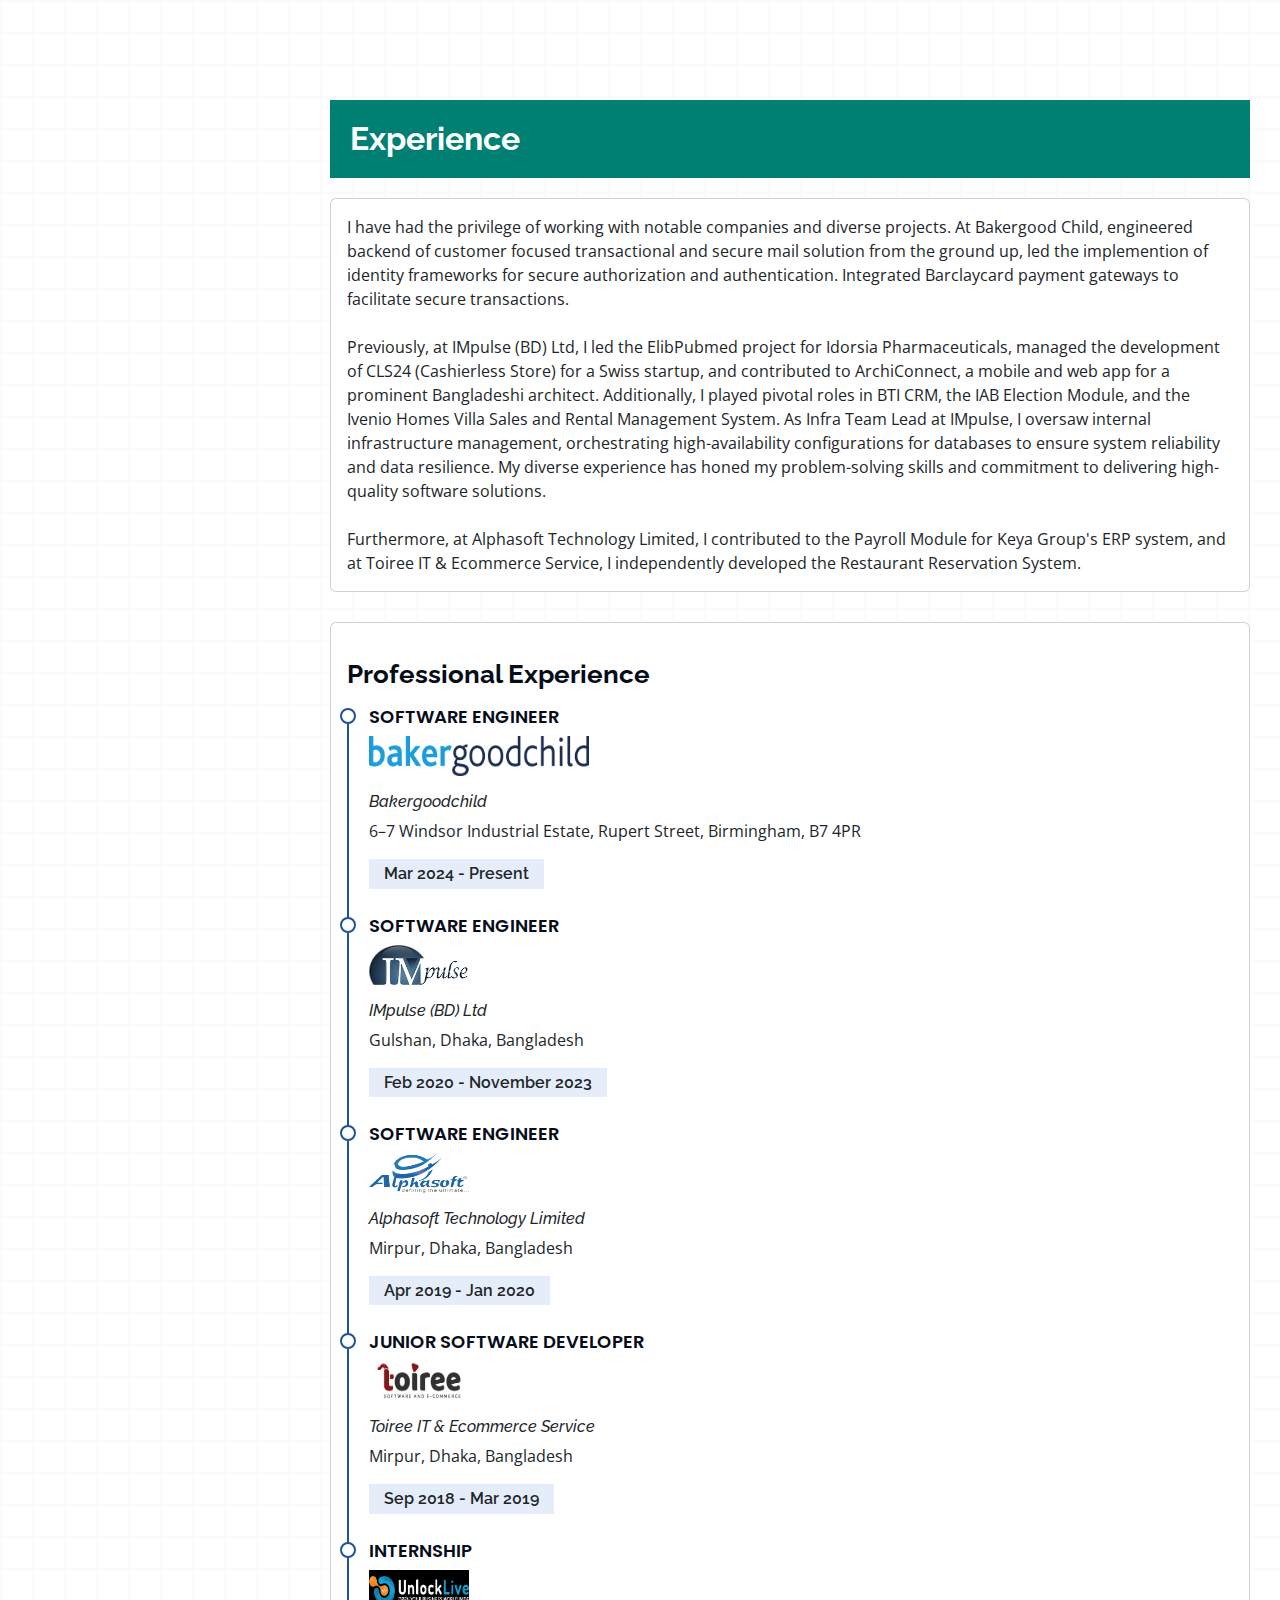
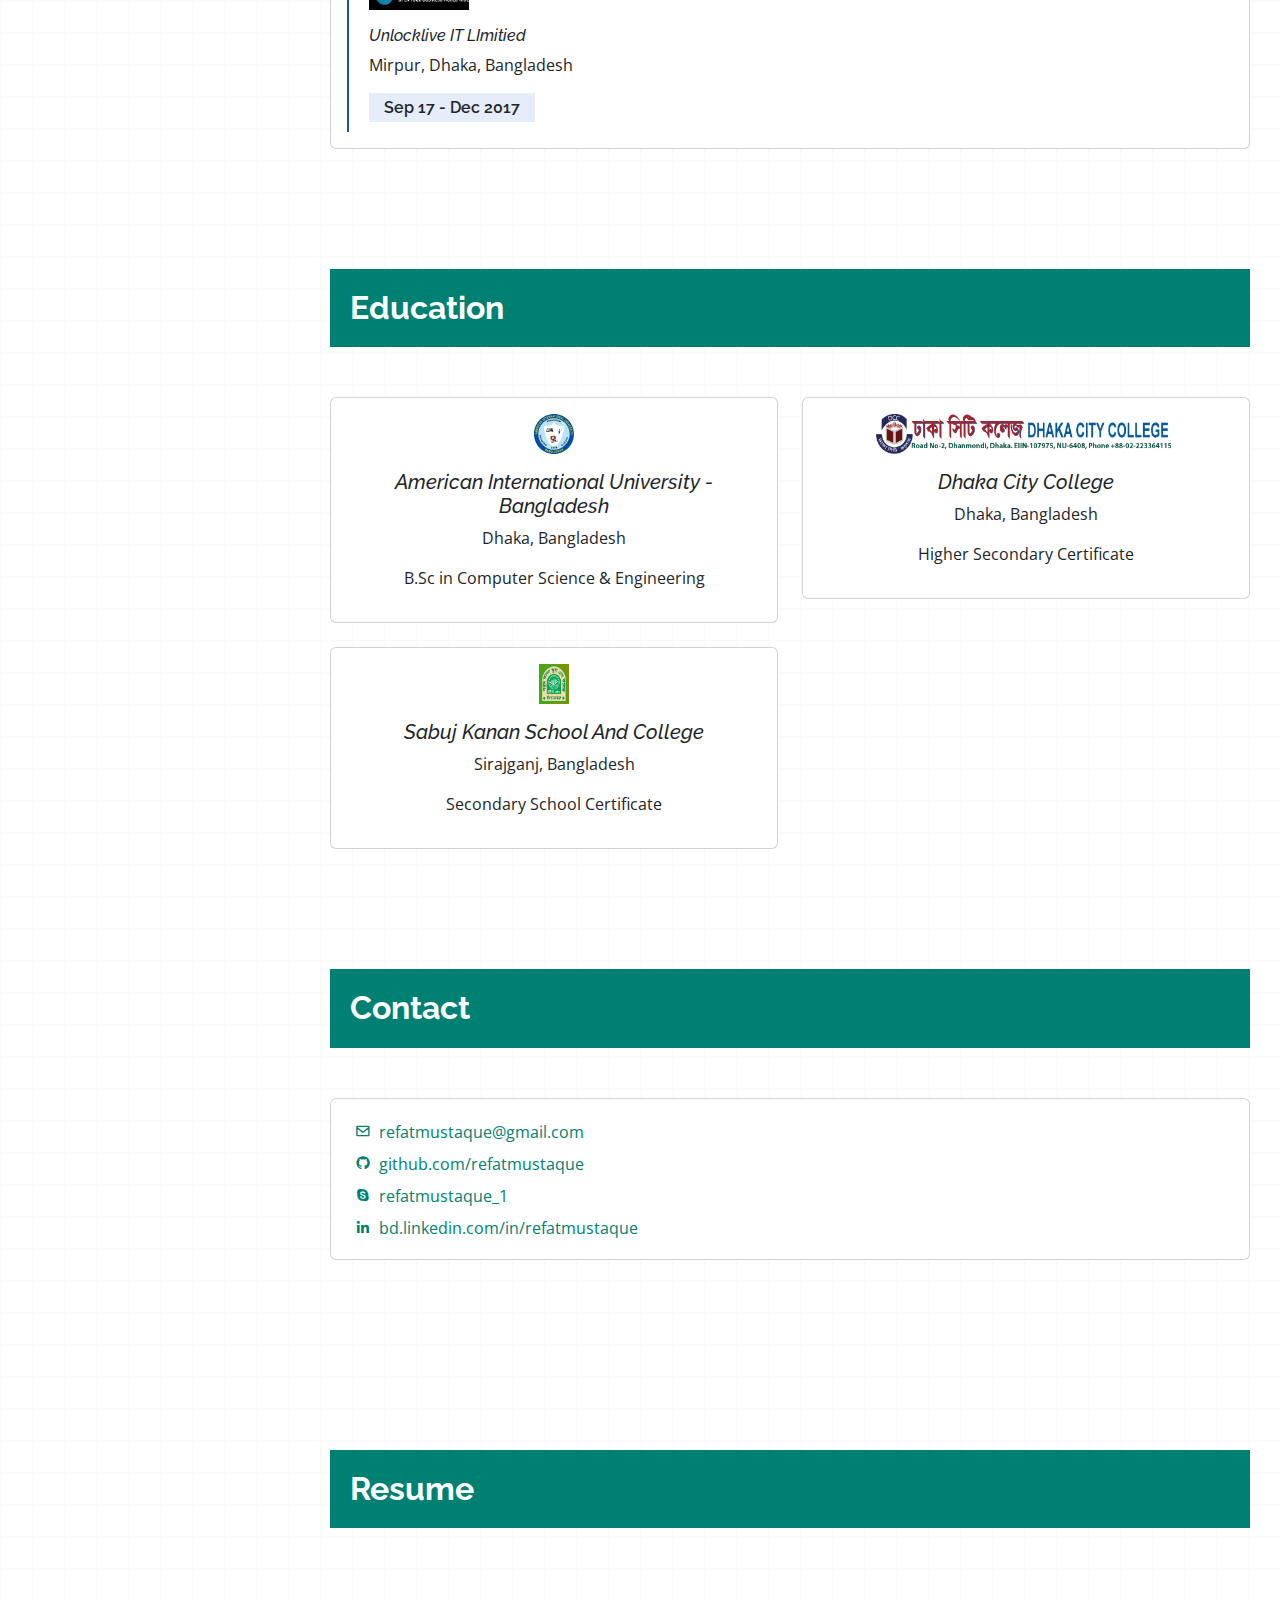
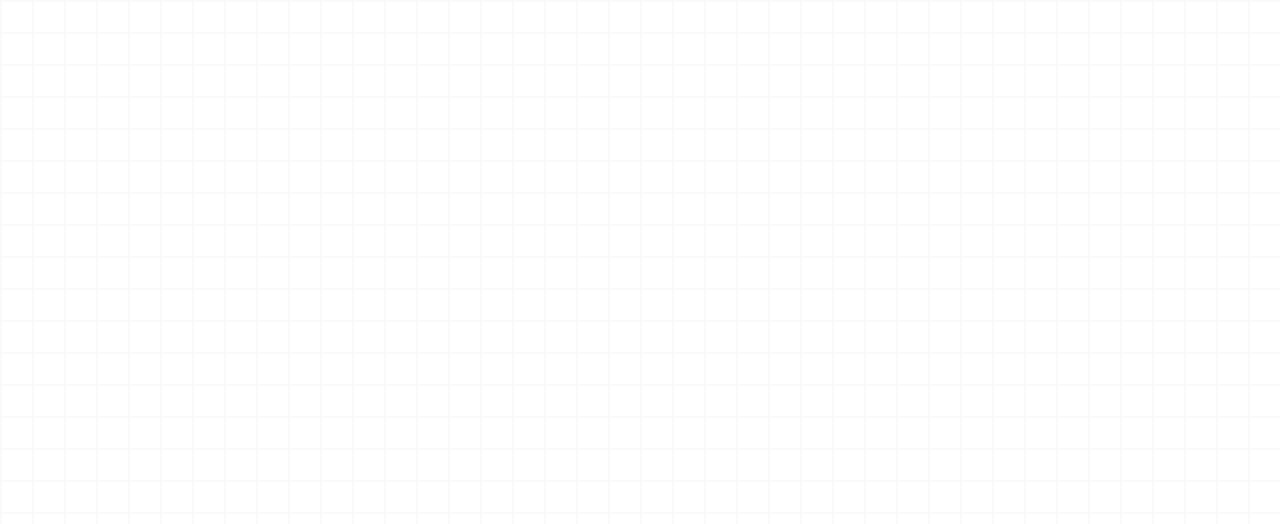
==== commit 1dd93ee6: "Update index.html" ====
--- a/index.html
+++ b/index.html
@@ -146,7 +146,7 @@
             <div class="card-body">
               <h3 class="experience-title">Professional Experience</h3>
               <div class="experience-item">
-                <h4>ASP.Net Core Developer</h4>
+                <h4>Software Engineer</h4>
                 <p>
                   <a href="https://www.bakergoodchild.co.uk/" target="_blank"><img alt="Baker Good Child logo" width="220px" height="40px" src="/assets/img/experience/bakergoodchild_logo.png" class="responsive-img center-block"></a>
                 </p>
@@ -823,7 +823,7 @@
       obj.style.width = obj.contentWindow.document.documentElement.scrollWidth + 'px';
     }
   </script>
-	  <!--Start of Tawk.to Script-->
+	<!--Start of Tawk.to Script-->
 	<script type="text/javascript">
 	var Tawk_API=Tawk_API||{}, Tawk_LoadStart=new Date();
 	(function(){
@@ -838,4 +838,4 @@
 	<!--End of Tawk.to Script-->
 </body>
 
-</html>+</html>
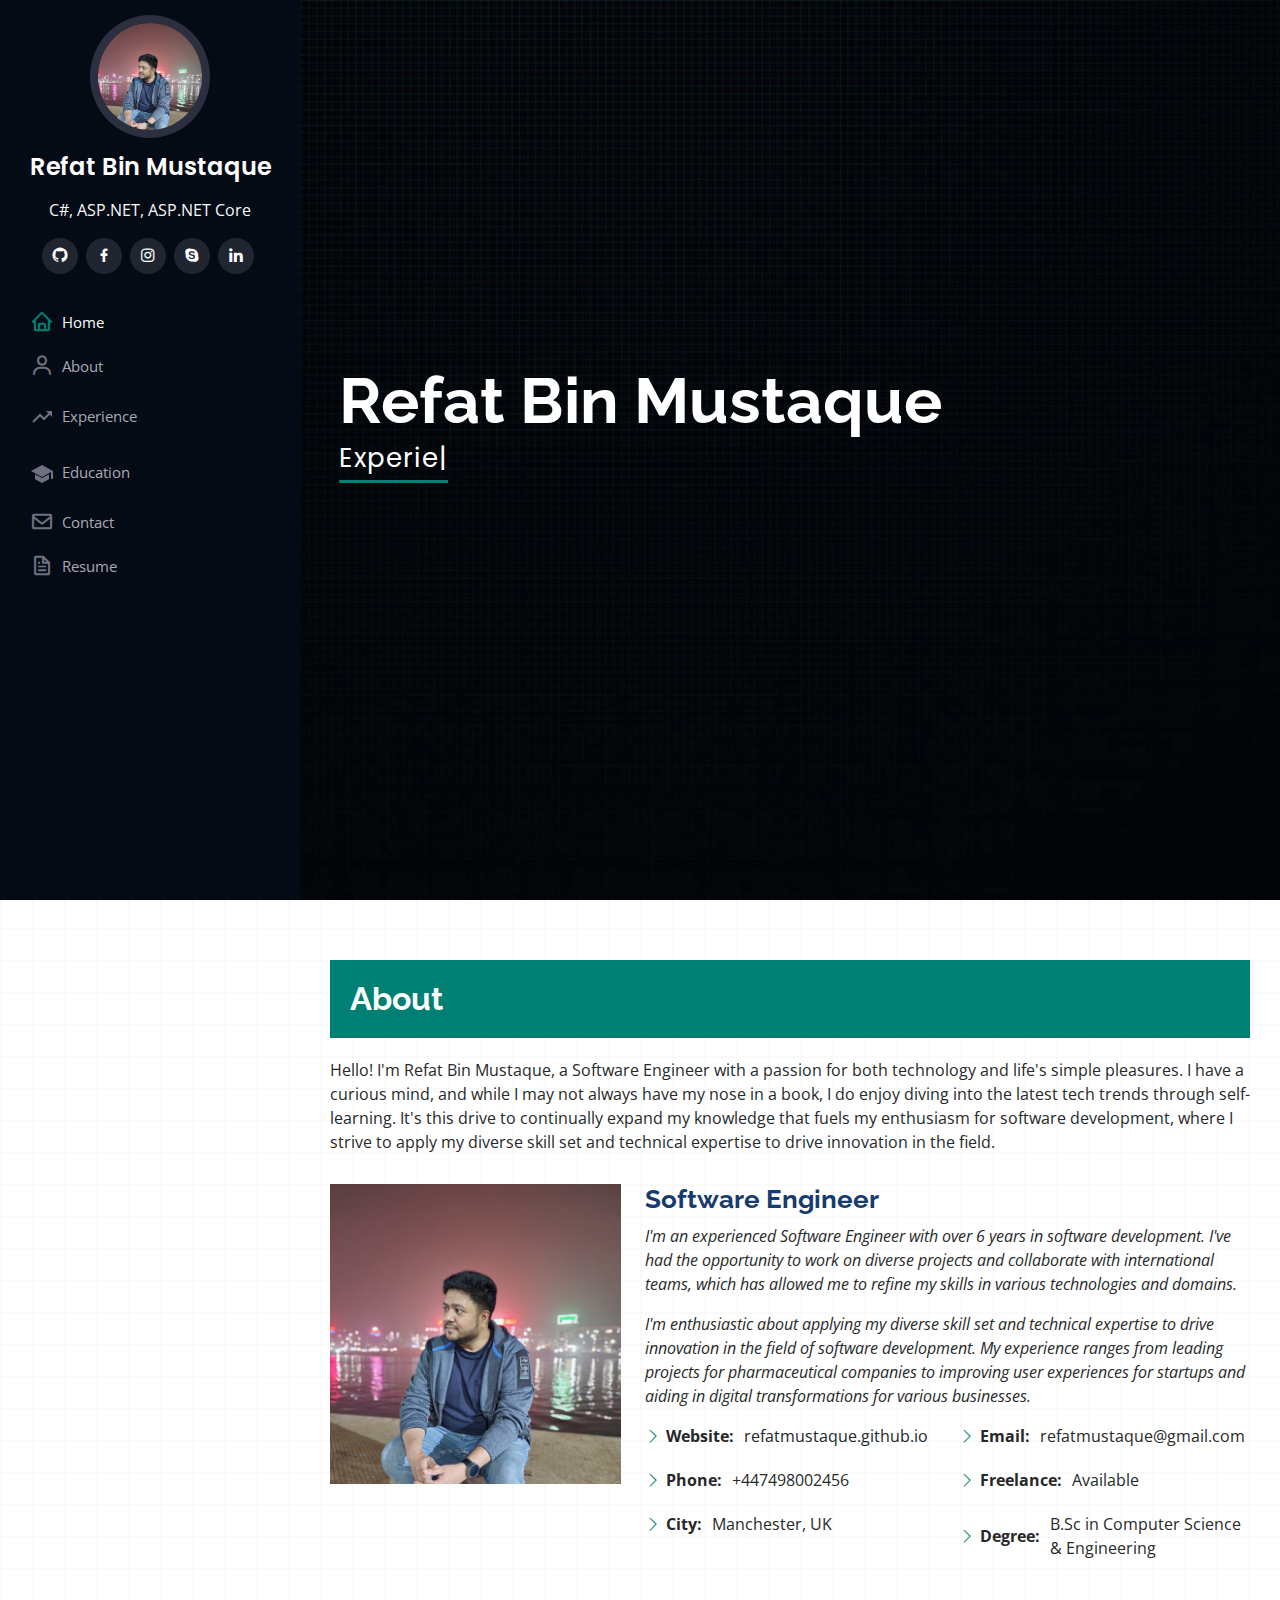
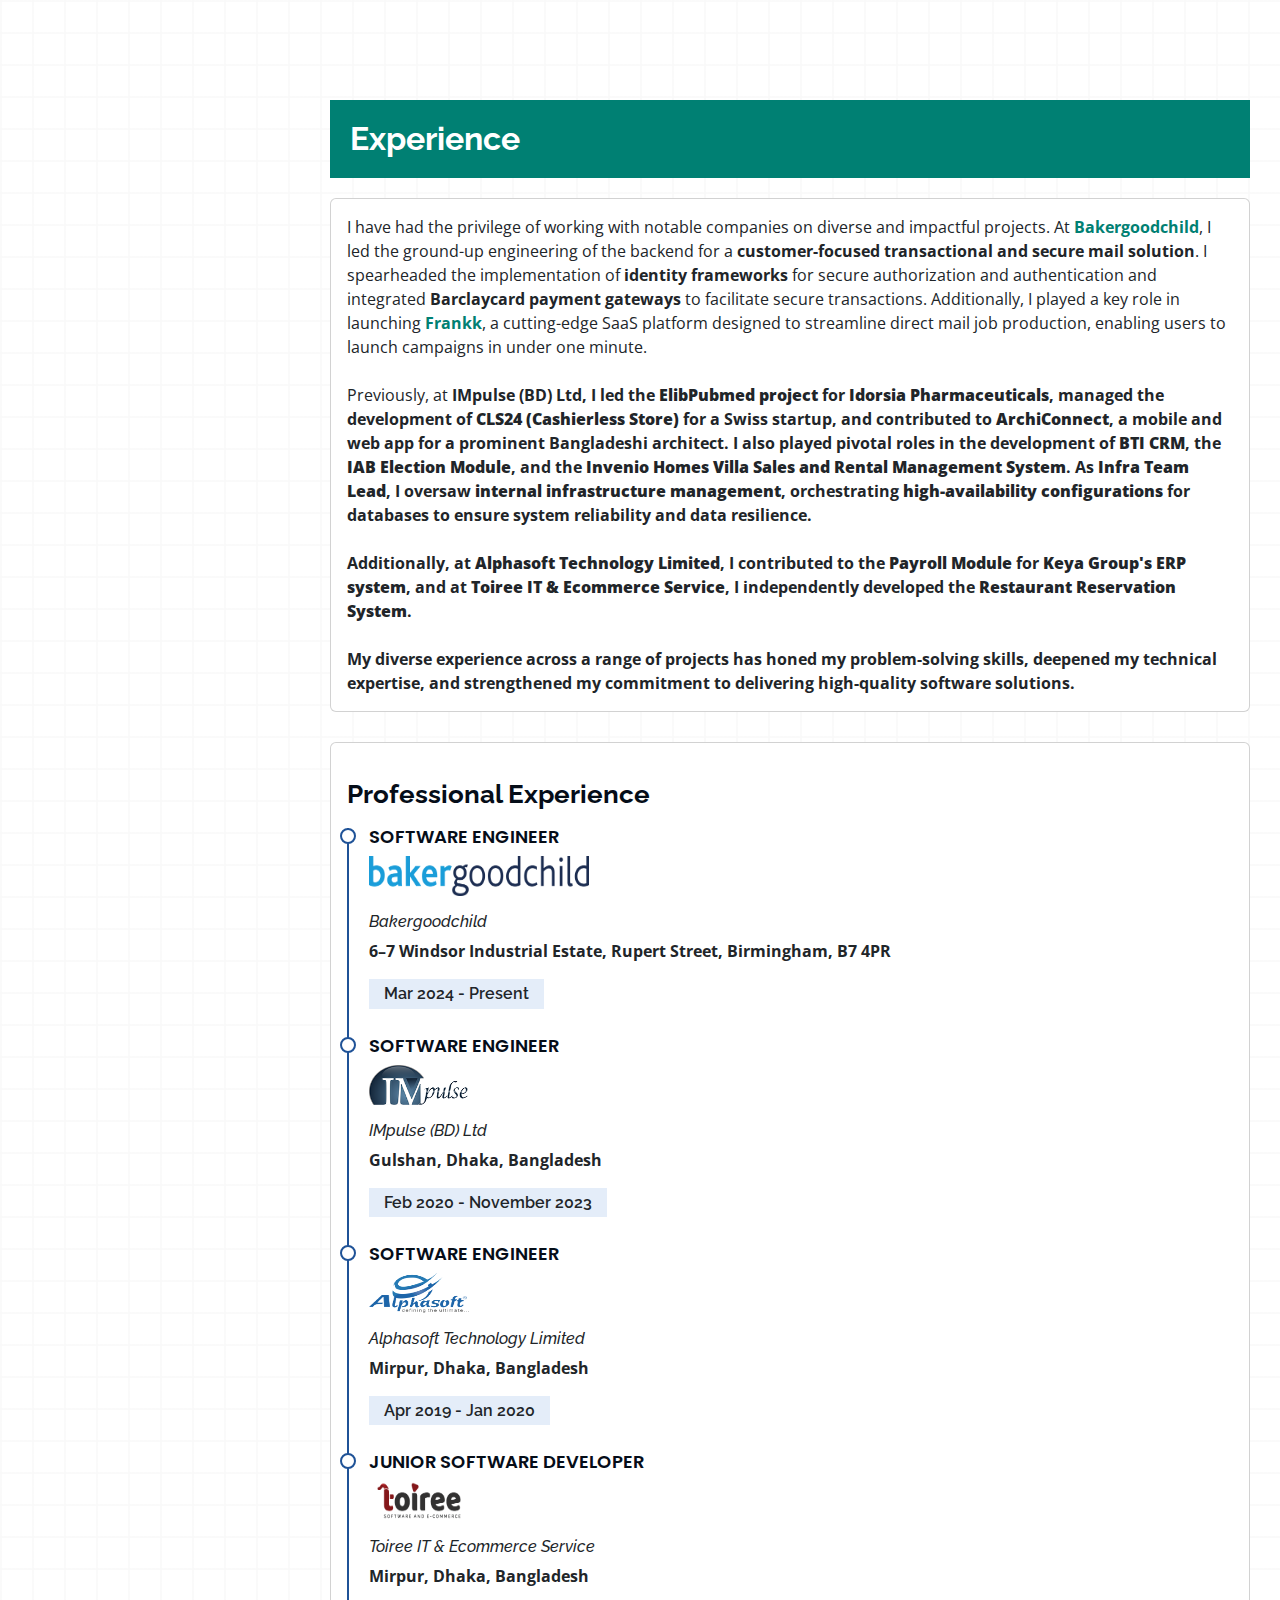
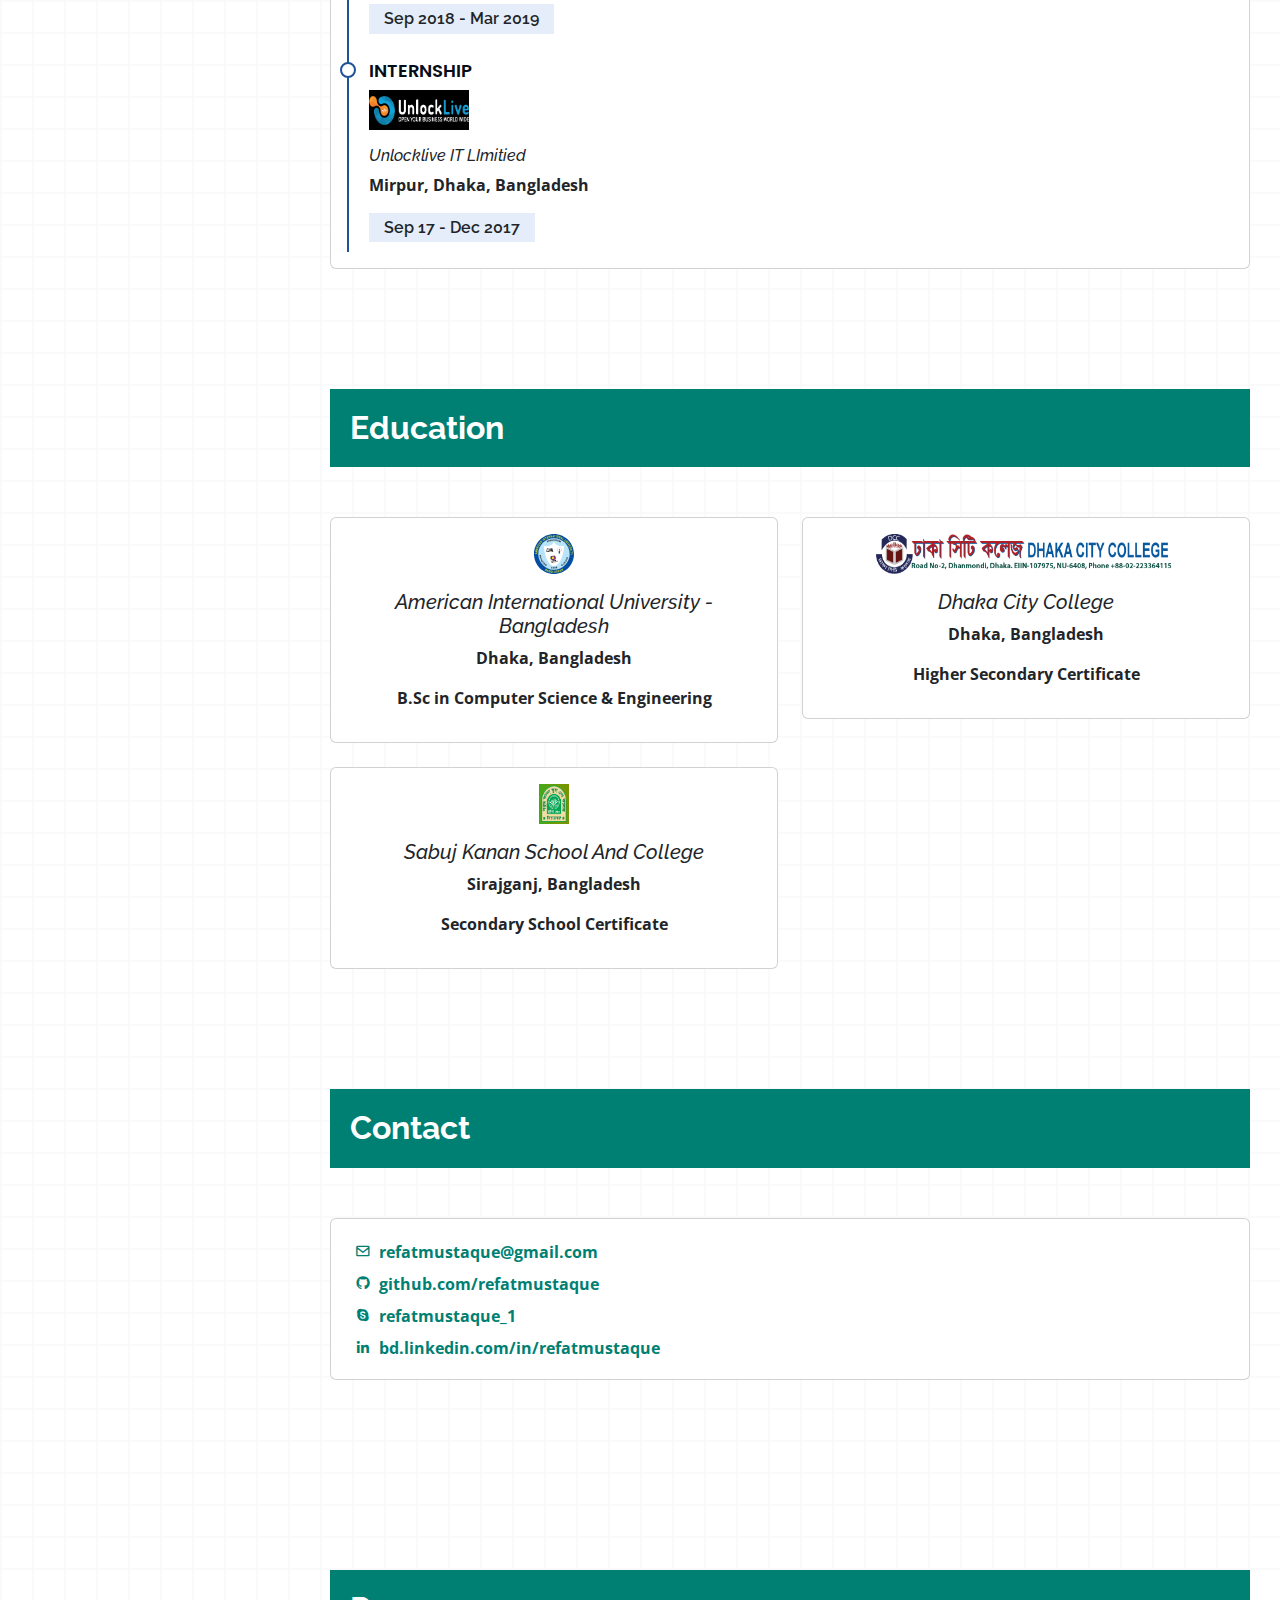
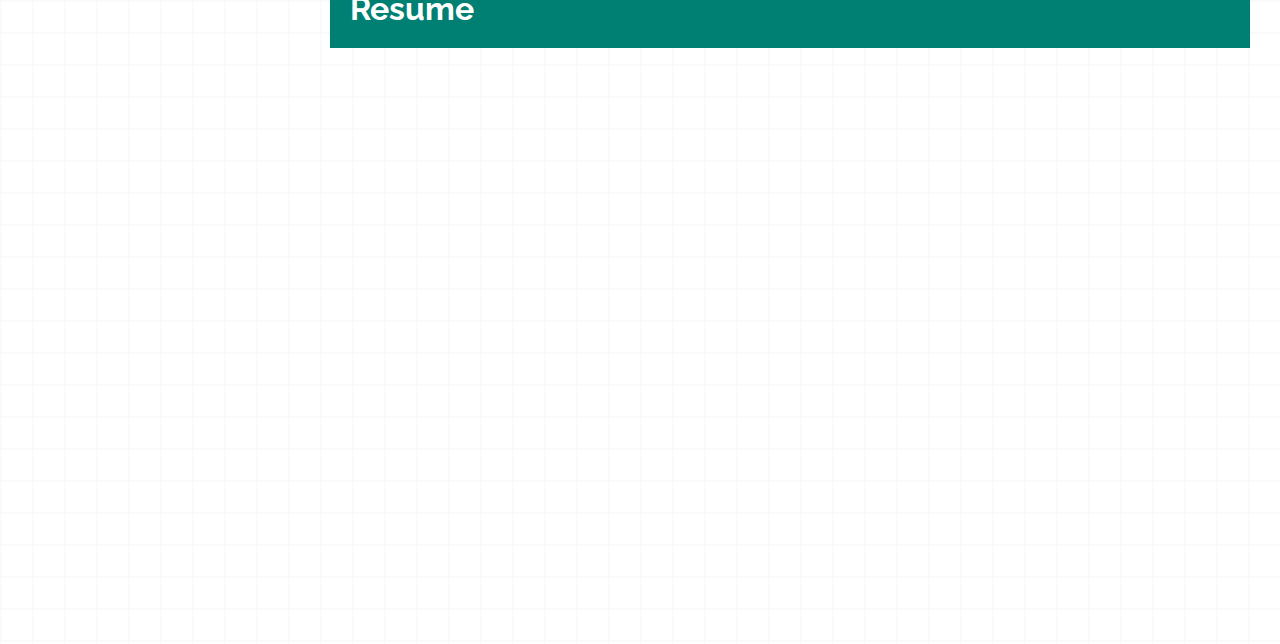
==== commit 15d30364: "Update index.html" ====
--- a/index.html
+++ b/index.html
@@ -93,7 +93,7 @@
           </div>
           <div class="col-lg-8 pt-4 pt-lg-0 content" data-aos="fade-left">
             <h3>Software Engineer</h3>
-            <p class="fst-italic">I'm an experienced Software Engineer with over 5 years in software development. I've had the opportunity to work on diverse projects and collaborate with international teams, which has allowed me to refine my skills in various technologies and domains.</p>
+            <p class="fst-italic">I'm an experienced Software Engineer with over 6 years in software development. I've had the opportunity to work on diverse projects and collaborate with international teams, which has allowed me to refine my skills in various technologies and domains.</p>
             <p class="fst-italic">
               I'm enthusiastic about applying my diverse skill set and technical expertise to drive innovation in the field of software development. My experience ranges from leading projects for pharmaceutical companies to improving user experiences for startups and aiding in digital transformations for various businesses.
             </p>
@@ -132,11 +132,24 @@
           <h2>Experience</h2>
           <div class="card">
             <div class="card-body">
-              <p>I have had the privilege of working with notable companies and diverse projects. At Bakergood Child, engineered backend of customer focused transactional and secure mail solution from the ground up, led the implemention of identity frameworks for secure authorization and authentication. Integrated Barclaycard payment gateways to facilitate secure transactions.</p>
-              <br>
-              <p>Previously, at IMpulse (BD) Ltd, I led the ElibPubmed project for Idorsia Pharmaceuticals, managed the development of CLS24 (Cashierless Store) for a Swiss startup, and contributed to ArchiConnect, a mobile and web app for a prominent Bangladeshi architect. Additionally, I played pivotal roles in BTI CRM, the IAB Election Module, and the Ivenio Homes Villa Sales and Rental Management System. As Infra Team Lead at IMpulse, I oversaw internal infrastructure management, orchestrating high-availability configurations for databases to ensure system reliability and data resilience. My diverse experience has honed my problem-solving skills and commitment to delivering high-quality software solutions.</p>
-              <br>
-              <p>Furthermore, at Alphasoft Technology Limited, I contributed to the Payroll Module for Keya Group's ERP system, and at Toiree IT & Ecommerce Service, I independently developed the Restaurant Reservation System.</p>
+              <p>
+    I have had the privilege of working with notable companies on diverse and impactful projects. At <strong><a href="https://www.bakergoodchild.co.uk" target="_blank">Bakergoodchild</a></strong>, I led the ground-up engineering of the backend for a <strong>customer-focused transactional and secure mail solution</strong>. I spearheaded the implementation of <strong>identity frameworks</strong> for secure authorization and authentication and integrated <strong>Barclaycard payment gateways</strong> to facilitate secure transactions. Additionally, I played a key role in launching <strong><a href="https://app.frankk.post/" target="_blank">Frankk</a></strong>, a cutting-edge SaaS platform designed to streamline direct mail job production, enabling users to launch campaigns in under one minute.
+</p>
+<br>
+
+<p>
+    Previously, at <strong>IMpulse (BD) Ltd, I led the <strong>ElibPubmed project</strong> for <strong>Idorsia Pharmaceuticals</strong>, managed the development of <strong>CLS24 (Cashierless Store)</strong> for a Swiss startup, and contributed to <strong>ArchiConnect</strong>, a mobile and web app for a prominent Bangladeshi architect. I also played pivotal roles in the development of <strong>BTI CRM</strong>, the <strong>IAB Election Module</strong>, and the <strong>Invenio Homes Villa Sales and Rental Management System</strong>. As <strong>Infra Team Lead</strong>, I oversaw <strong>internal infrastructure management</strong>, orchestrating <strong>high-availability configurations</strong> for databases to ensure system reliability and data resilience.
+</p>
+<br>
+
+<p>
+    Additionally, at <strong>Alphasoft Technology Limited</strong>, I contributed to the <strong>Payroll Module</strong> for <strong>Keya Group's ERP system</strong>, and at <strong>Toiree IT & Ecommerce Service</strong>, I independently developed the <strong>Restaurant Reservation System</strong>.
+</p>
+<br>
+
+<p>
+    My diverse experience across a range of projects has honed my problem-solving skills, deepened my technical expertise, and strengthened my commitment to delivering high-quality software solutions.
+</p>
             </div>
           </div>
         </div>
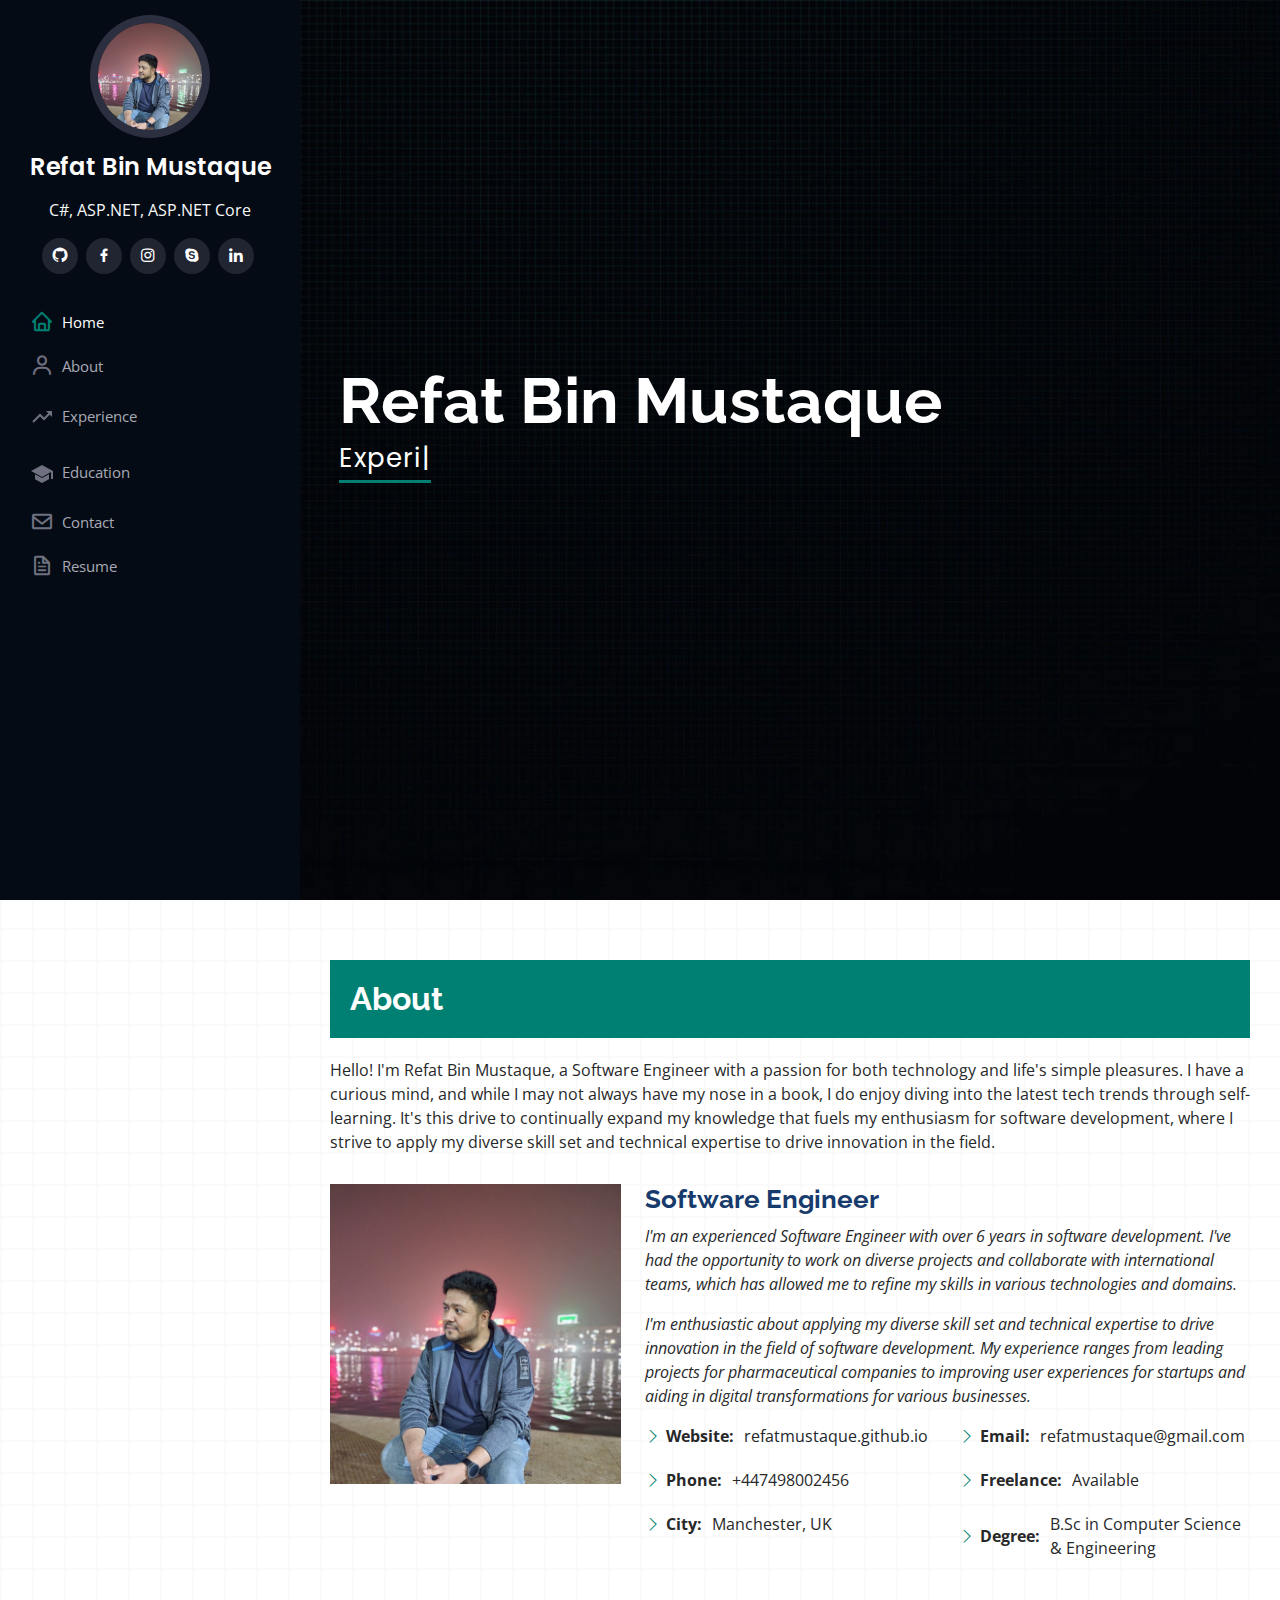
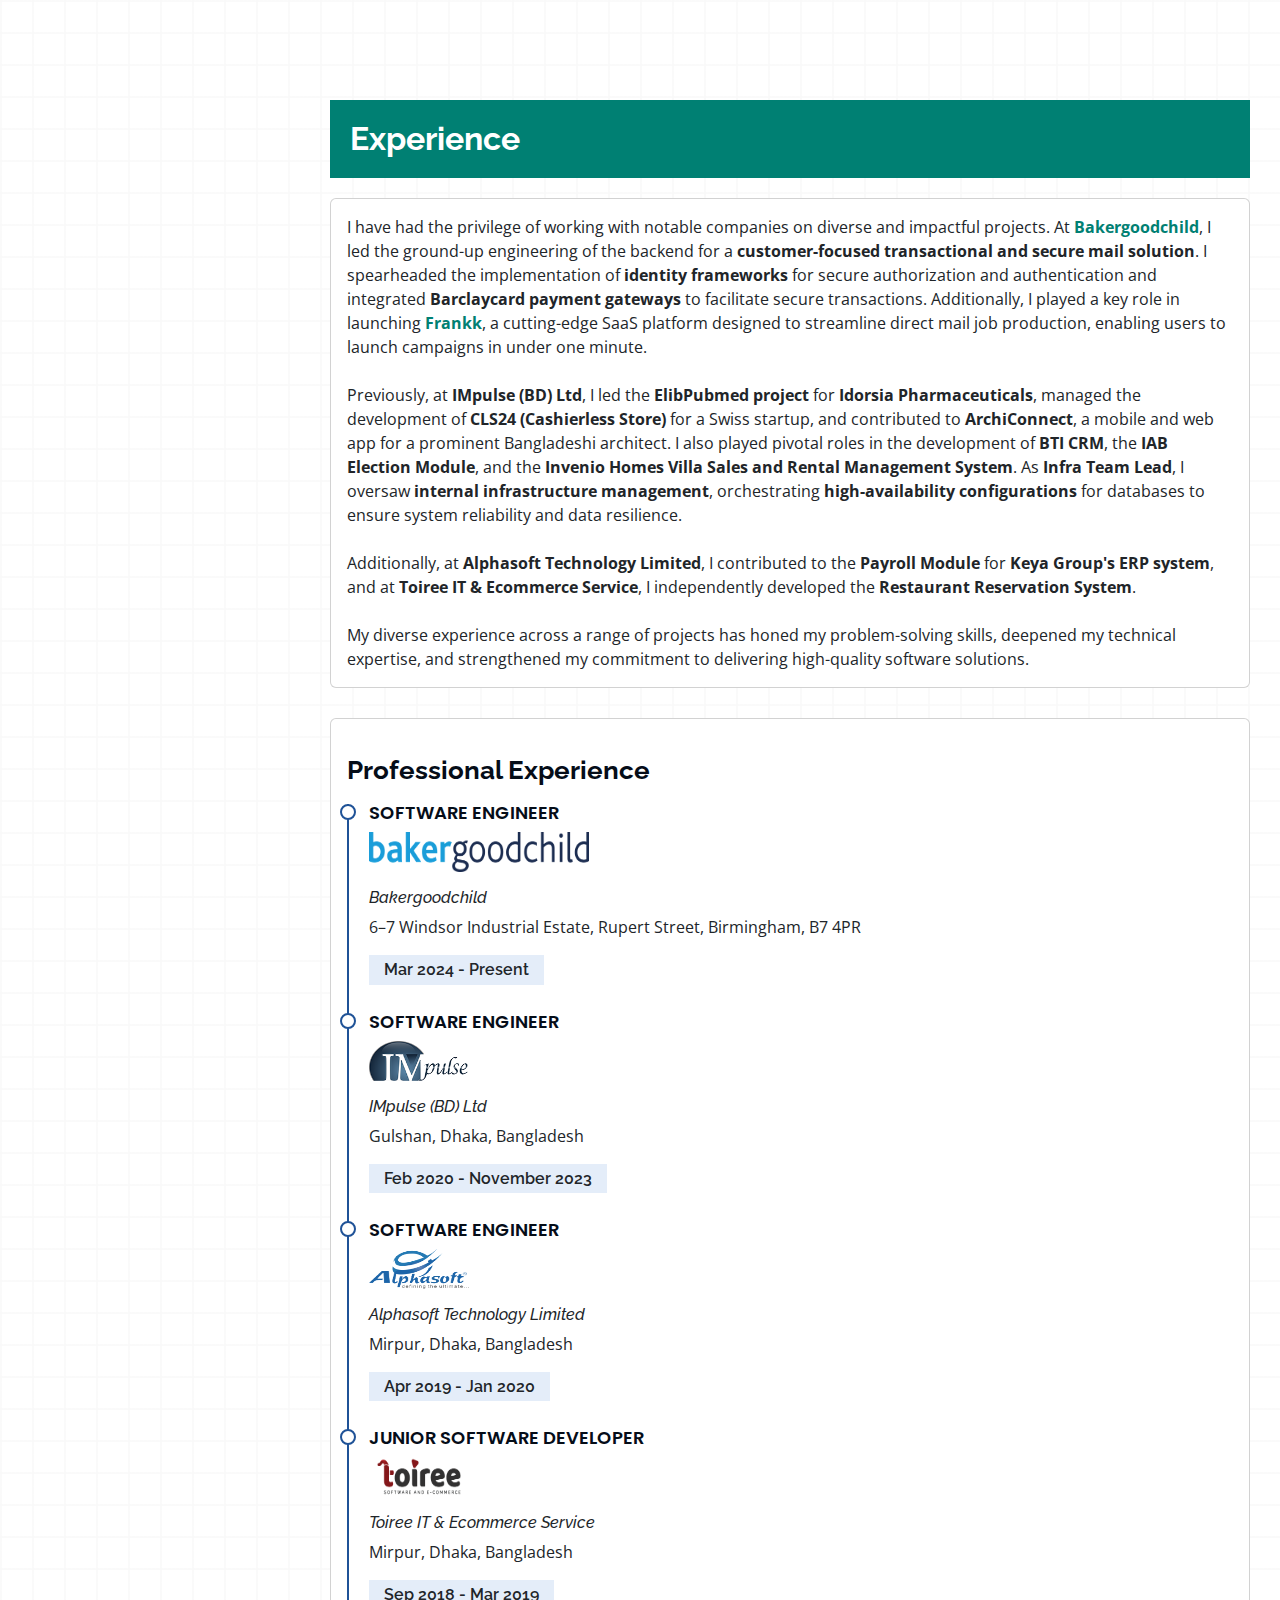
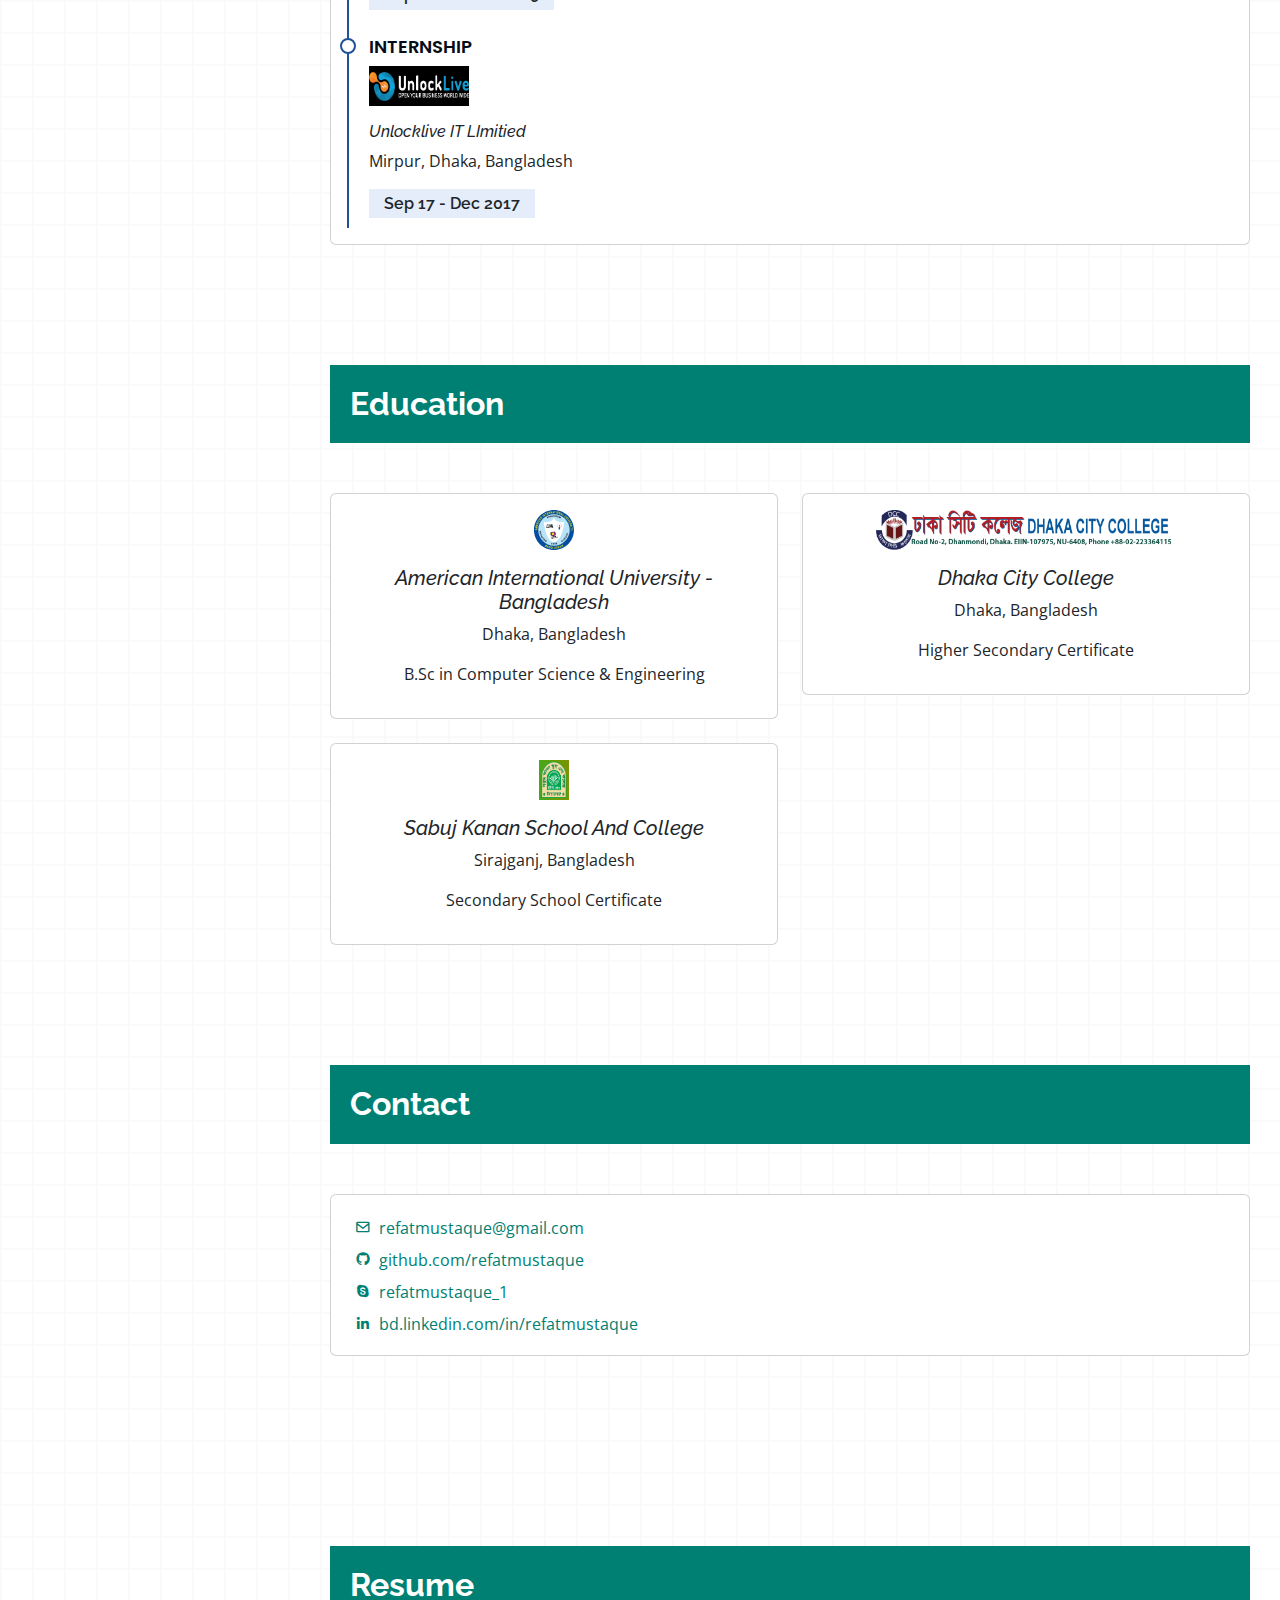
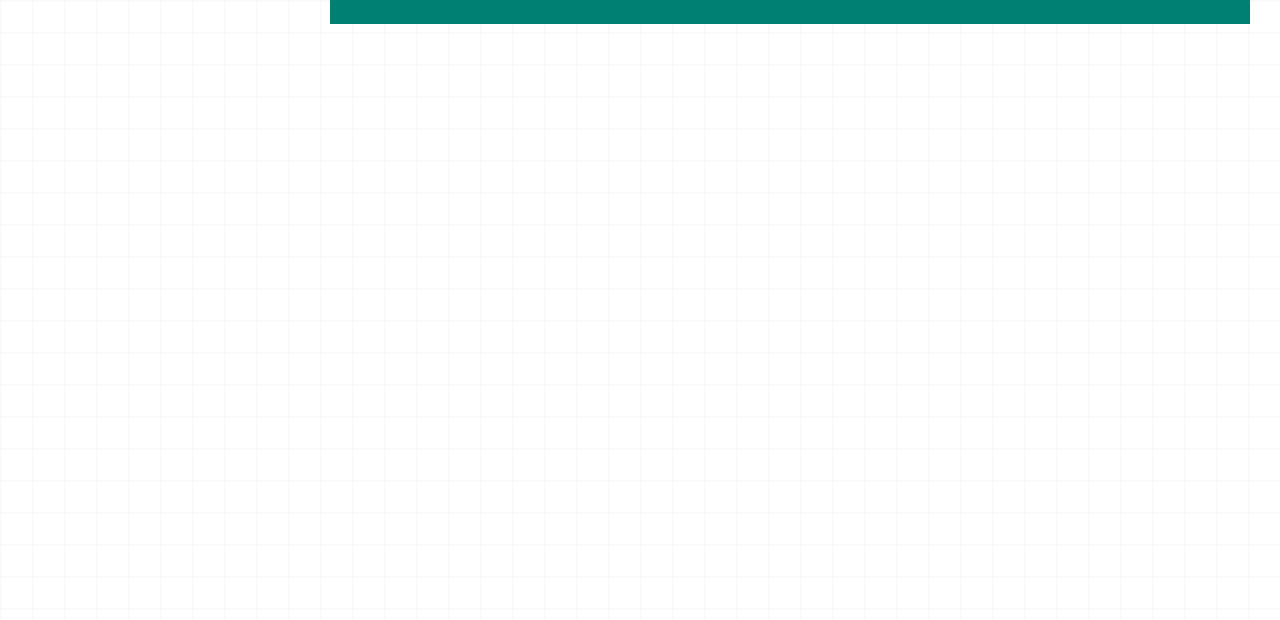
==== commit 814aa638: "Update index.html" ====
--- a/index.html
+++ b/index.html
@@ -138,7 +138,7 @@
 <br>
 
 <p>
-    Previously, at <strong>IMpulse (BD) Ltd, I led the <strong>ElibPubmed project</strong> for <strong>Idorsia Pharmaceuticals</strong>, managed the development of <strong>CLS24 (Cashierless Store)</strong> for a Swiss startup, and contributed to <strong>ArchiConnect</strong>, a mobile and web app for a prominent Bangladeshi architect. I also played pivotal roles in the development of <strong>BTI CRM</strong>, the <strong>IAB Election Module</strong>, and the <strong>Invenio Homes Villa Sales and Rental Management System</strong>. As <strong>Infra Team Lead</strong>, I oversaw <strong>internal infrastructure management</strong>, orchestrating <strong>high-availability configurations</strong> for databases to ensure system reliability and data resilience.
+    Previously, at <strong>IMpulse (BD) Ltd</strong>, I led the <strong>ElibPubmed project</strong> for <strong>Idorsia Pharmaceuticals</strong>, managed the development of <strong>CLS24 (Cashierless Store)</strong> for a Swiss startup, and contributed to <strong>ArchiConnect</strong>, a mobile and web app for a prominent Bangladeshi architect. I also played pivotal roles in the development of <strong>BTI CRM</strong>, the <strong>IAB Election Module</strong>, and the <strong>Invenio Homes Villa Sales and Rental Management System</strong>. As <strong>Infra Team Lead</strong>, I oversaw <strong>internal infrastructure management</strong>, orchestrating <strong>high-availability configurations</strong> for databases to ensure system reliability and data resilience.
 </p>
 <br>
 
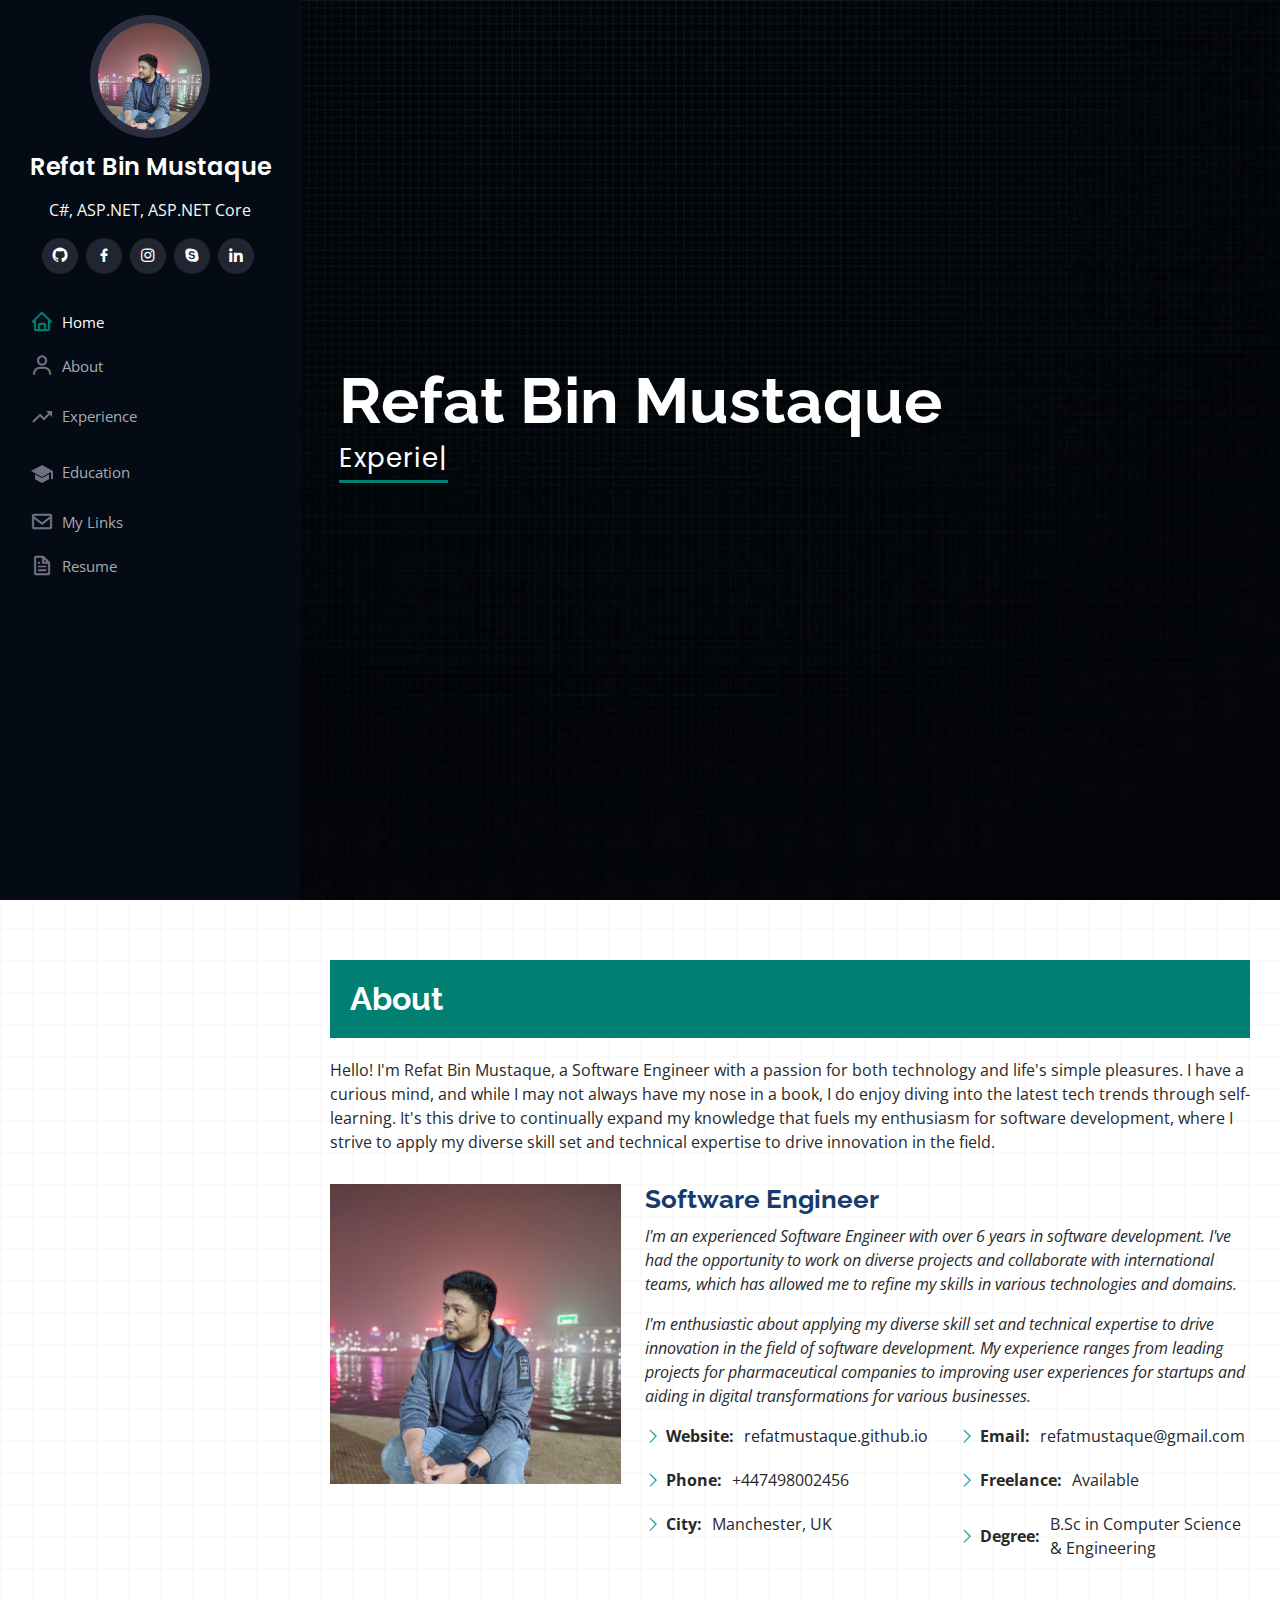
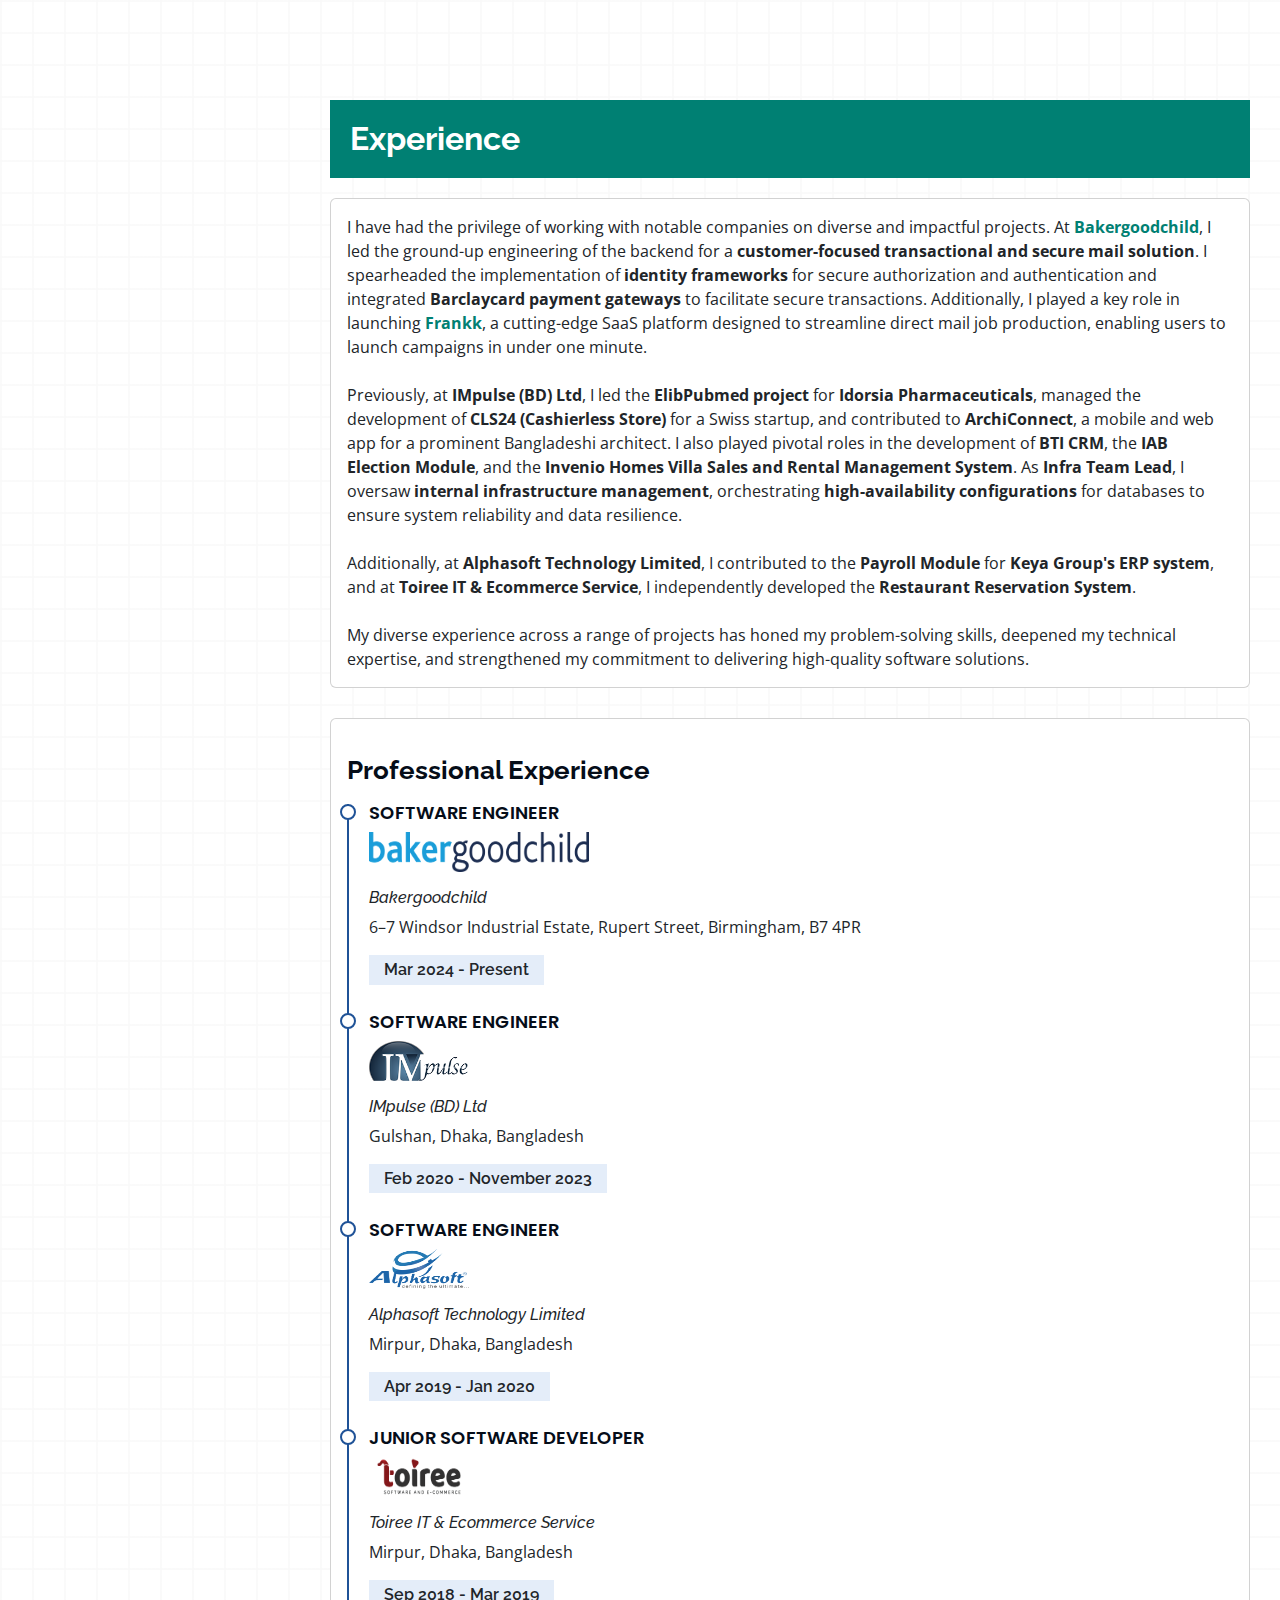
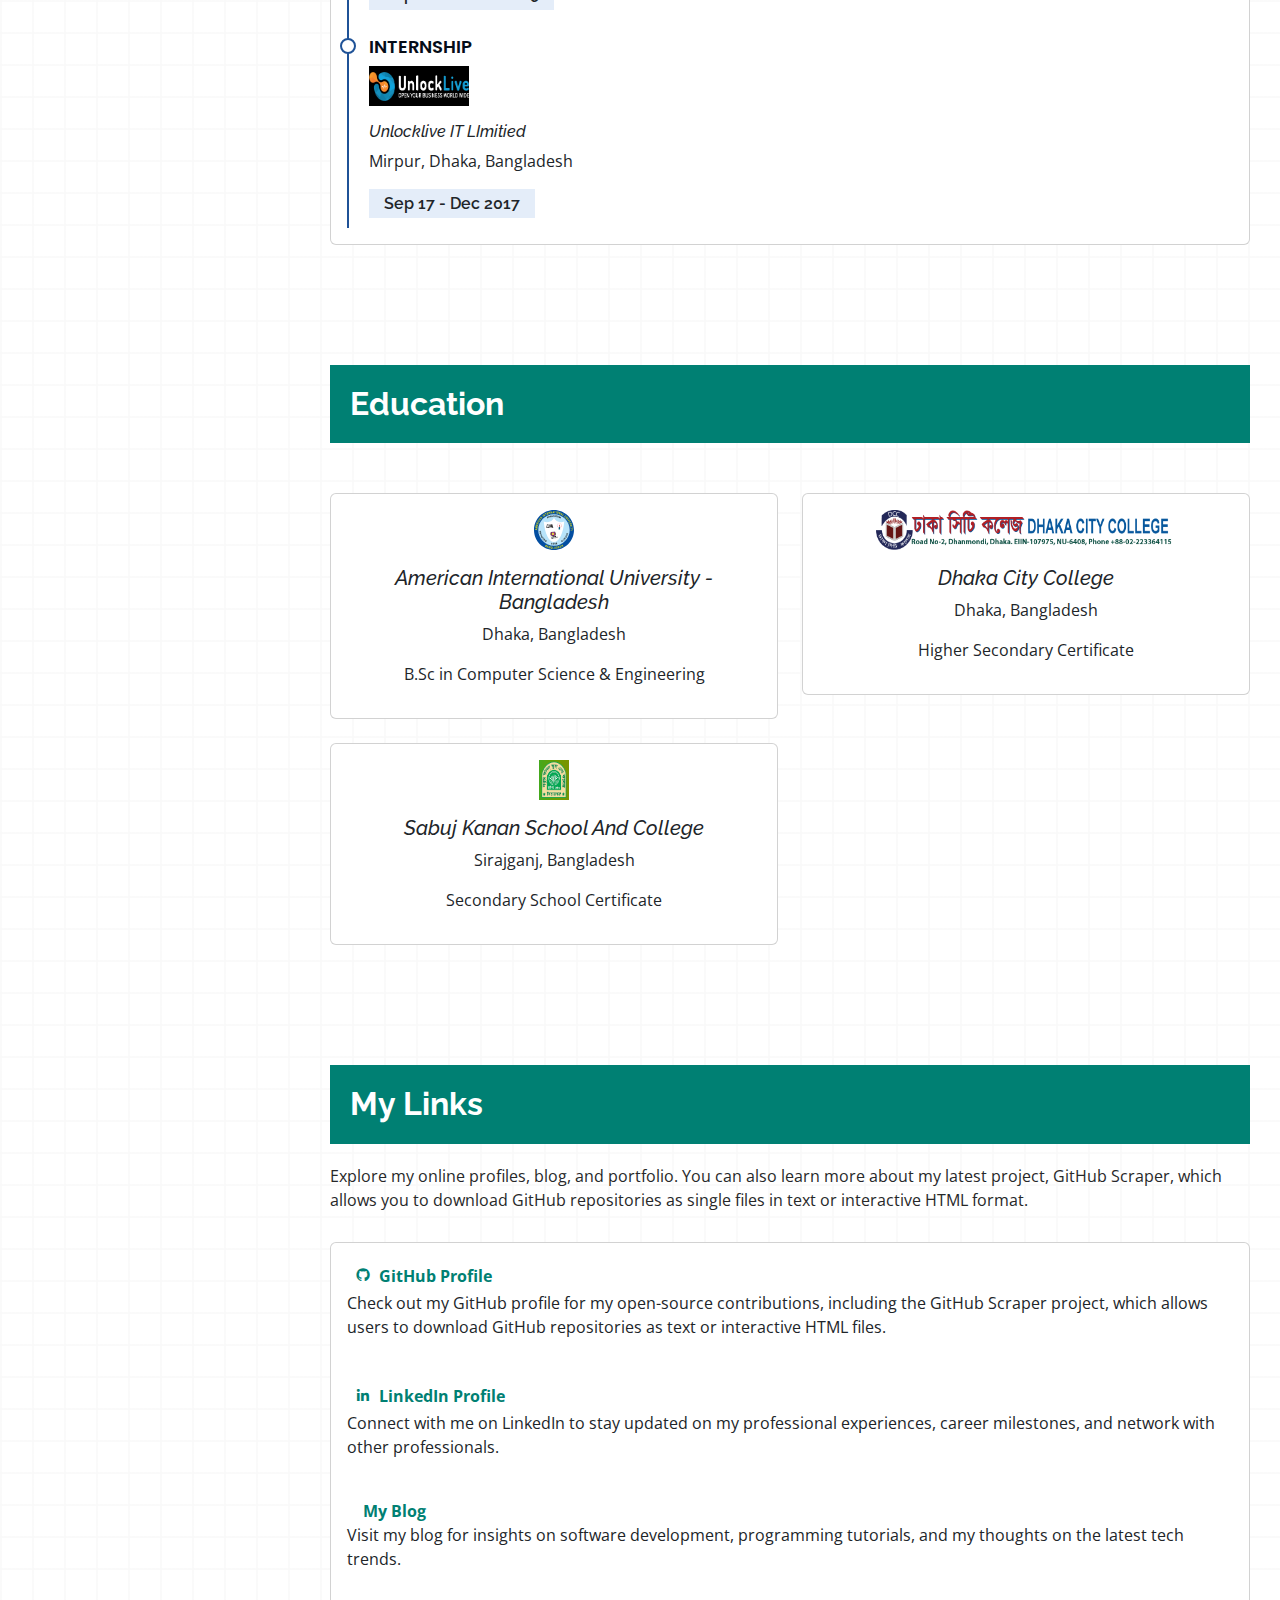
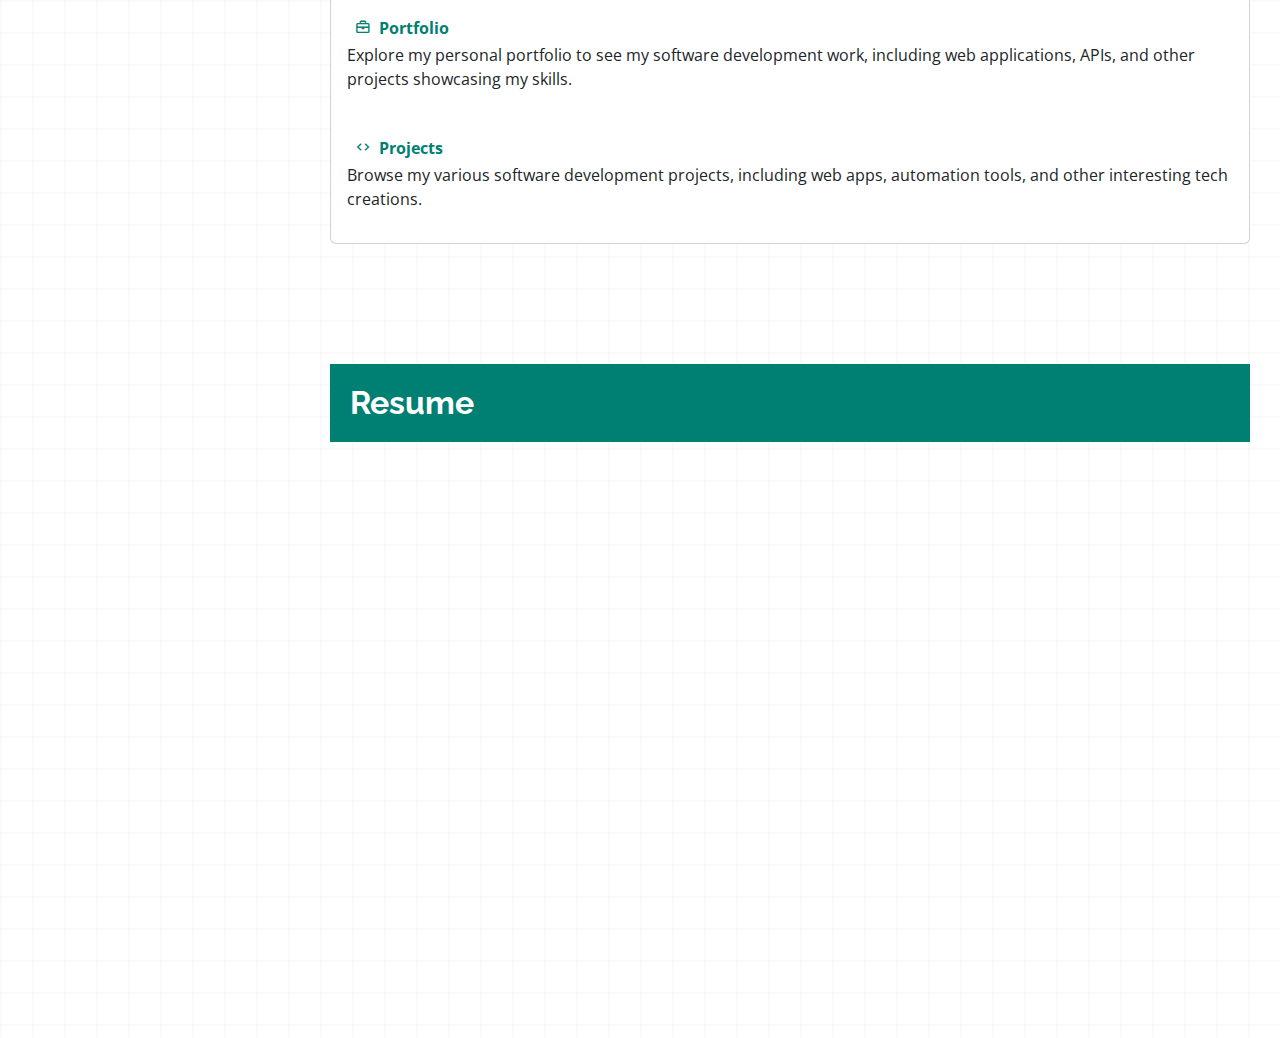
==== commit 4753fd64: "Update index.html" ====
--- a/index.html
+++ b/index.html
@@ -61,7 +61,7 @@
           <li><a href="#education" class="nav-link scrollto"><i><svg xmlns="http://www.w3.org/2000/svg" width="24" height="24" viewBox="0 0 24 24"><path fill="currentColor" d="M21 17v-6.9L12 15L1 9l11-6l11 6v8h-2Zm-9 4l-7-3.8v-5l7 3.8l7-3.8v5L12 21Z"/></svg></i> <span>Education</span></a></li>
           <!-- <li><a href="#portfolio" class="nav-link scrollto"><i class="bx bx-book-content"></i> <span>Portfolio</span></a></li> -->
           <!-- <li><a href="#services" class="nav-link scrollto"><i class="bx bx-server"></i> <span>Services</span></a></li> -->
-          <li><a href="#contact" class="nav-link scrollto"><i class="bx bx-envelope"></i> <span>Contact</span></a></li>
+          <li><a href="#mylinks" class="nav-link scrollto"><i class="bx bx-envelope"></i> <span>My Links</span></a></li>
           <li><a href="#resume" class="nav-link scrollto"><i class="bx bx-file"></i> <span>Resume</span></a></li>
         </ul>
       </nav><!-- .nav-menu -->
@@ -763,32 +763,56 @@
     </section> -->
     <!-- End Testimonials Section -->
 
-    <!-- ======= Contact Section ======= -->
-    <section id="contact" class="contact">
+    <!-- ======= My Links Section ======= -->
+    <section id="mylinks" class="mylinks">
       <div class="container">
 
-        <div class="section-title">
-          <h2>Contact</h2>
-          <!-- <p>Magnam dolores commodi suscipit. Necessitatibus eius consequatur ex aliquid fuga eum quidem. Sit sint consectetur velit. Quisquam quos quisquam cupiditate. Et nemo qui impedit suscipit alias ea. Quia fugiat sit in iste officiis commodi quidem hic quas.</p> -->
-        </div>
-
-        <div class="row" data-aos="fade-in">
-
-          <div class="col-lg-12">
-            <div class="card">
-              <div class="card-body">
-                <a href="mailto:refatmustaque@gmail.com"><i class="bx bx-envelope m-2"></i>refatmustaque@gmail.com</a>
-                <br><a href="https://github.com/refatmustaque"><i class="bx bxl-github m-2"></i>github.com/refatmustaque</a>
-                <br><a href="https://join.skype.com/invite/KZUX2CscLEsa"><i class="bx bxl-skype m-2"></i>refatmustaque_1</a>
-                <br><a href="https://bd.linkedin.com/in/refatmustaque"><i class="bx bxl-linkedin m-2"></i>bd.linkedin.com/in/refatmustaque</a>
-              </div>
-            </div>
-
-          </div>
-
-        </div>
-
-      </div>
+    <div class="section-title">
+      <h2>My Links</h2>
+      <p>Explore my online profiles, blog, and portfolio. You can also learn more about my latest project, GitHub Scraper, which allows you to download GitHub repositories as single files in text or interactive HTML format.</p>
+    </div>
+
+    <div class="row" data-aos="fade-in">
+
+      <div class="col-lg-12">
+        <div class="card">
+          <div class="card-body">
+            <!-- GitHub Profile Link -->
+            <a href="https://github.com/refatmustaque" target="_blank" class="link-item">
+              <i class="bx bxl-github m-2"></i><strong>GitHub Profile</strong>
+            </a>
+            <p>Check out my GitHub profile for my open-source contributions, including the GitHub Scraper project, which allows users to download GitHub repositories as text or interactive HTML files.</p>
+
+            <!-- LinkedIn Profile Link -->
+            <br><a href="https://bd.linkedin.com/in/refatmustaque" target="_blank" class="link-item">
+              <i class="bx bxl-linkedin m-2"></i><strong>LinkedIn Profile</strong>
+            </a>
+            <p>Connect with me on LinkedIn to stay updated on my professional experiences, career milestones, and network with other professionals.</p>
+
+            <!-- Blog Link -->
+            <br><a href="https://blog.rbmcodes.com" target="_blank" class="link-item">
+              <i class="bx bx-blog m-2"></i><strong>My Blog</strong>
+            </a>
+            <p>Visit my blog for insights on software development, programming tutorials, and my thoughts on the latest tech trends.</p>
+
+            <!-- Portfolio Link -->
+            <br><a href="https://rbmcodes.com" target="_blank" class="link-item">
+              <i class="bx bx-briefcase m-2"></i><strong>Portfolio</strong>
+            </a>
+            <p>Explore my personal portfolio to see my software development work, including web applications, APIs, and other projects showcasing my skills.</p>
+
+            <!-- Projects Link -->
+            <br><a href="https://github.com/refatmustaque/Projects" target="_blank" class="link-item">
+              <i class="bx bx-code m-2"></i><strong>Projects</strong>
+            </a>
+            <p>Browse my various software development projects, including web apps, automation tools, and other interesting tech creations.</p>
+          </div>
+        </div>
+      </div>
+
+    </div>
+
+</div>
     </section><!-- End Resume Section -->
         <!-- ======= Resume Section ======= -->
         <section id="resume" class="resume">
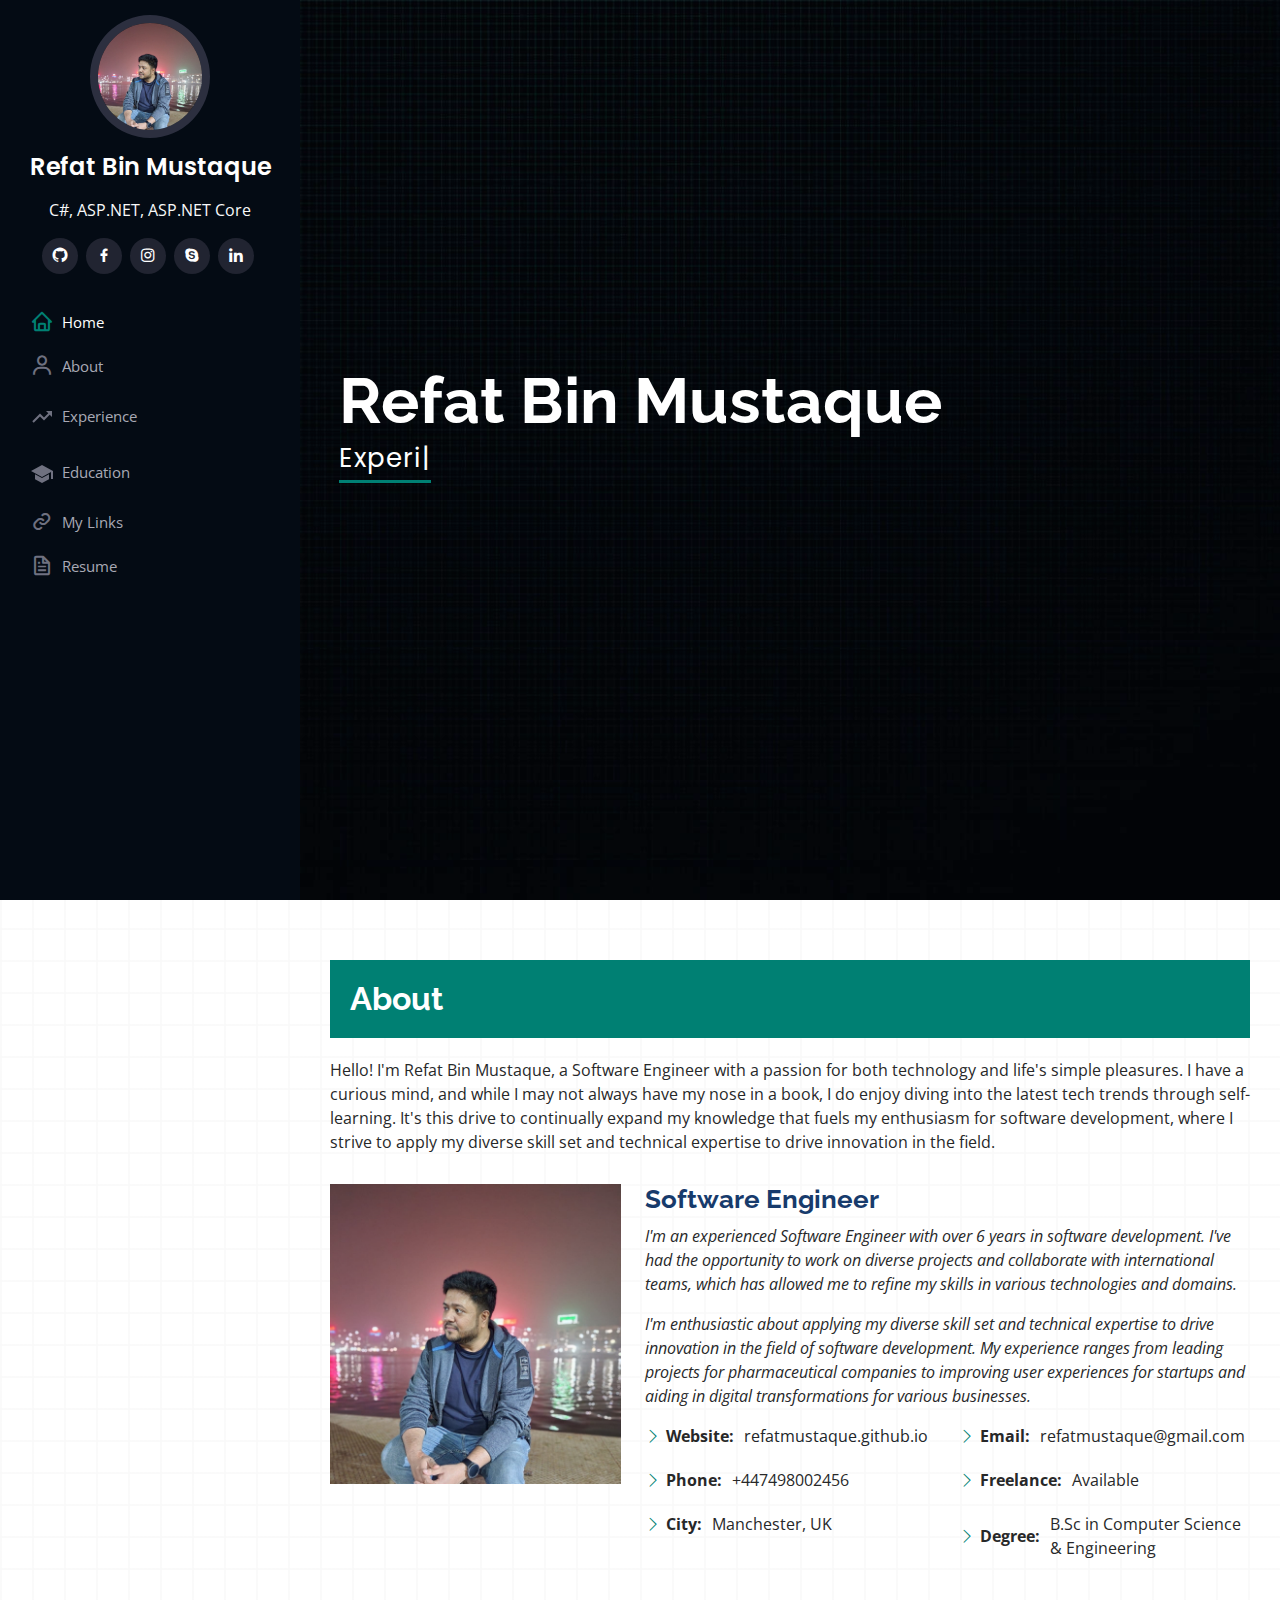
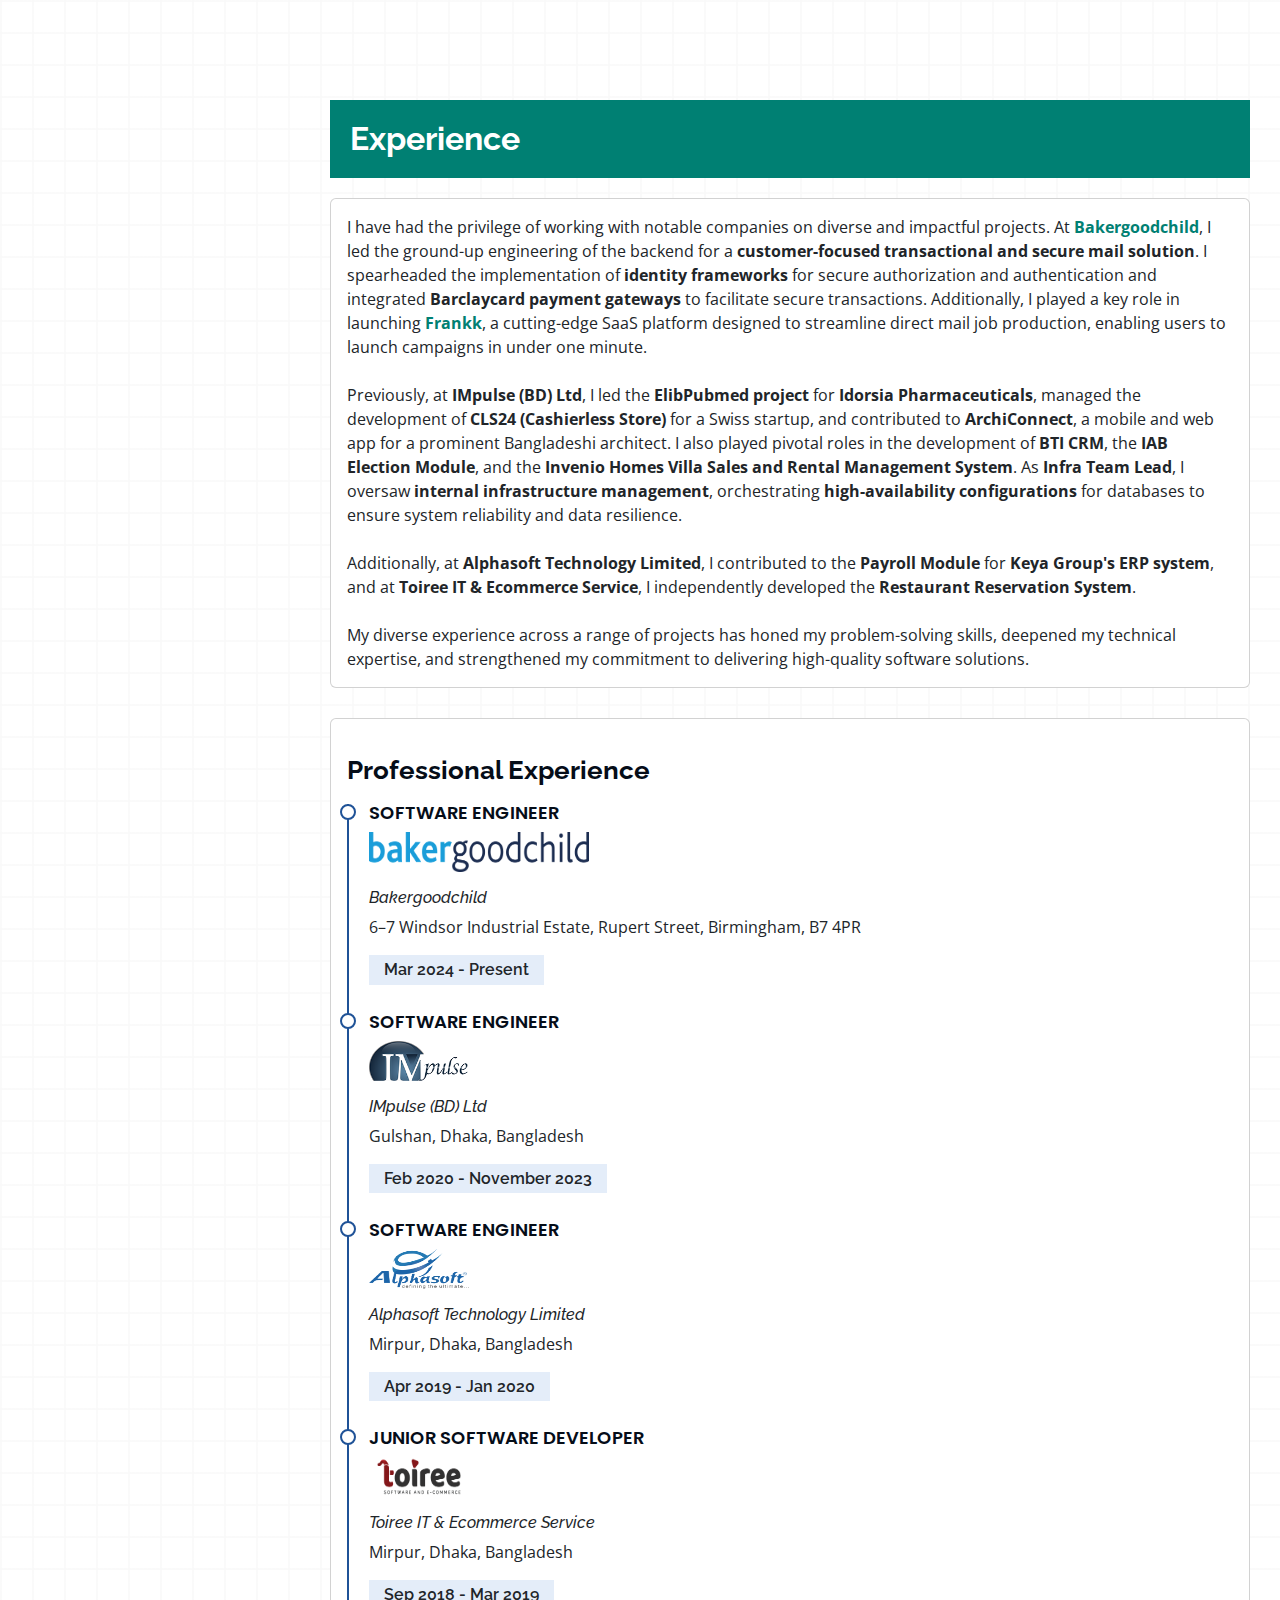
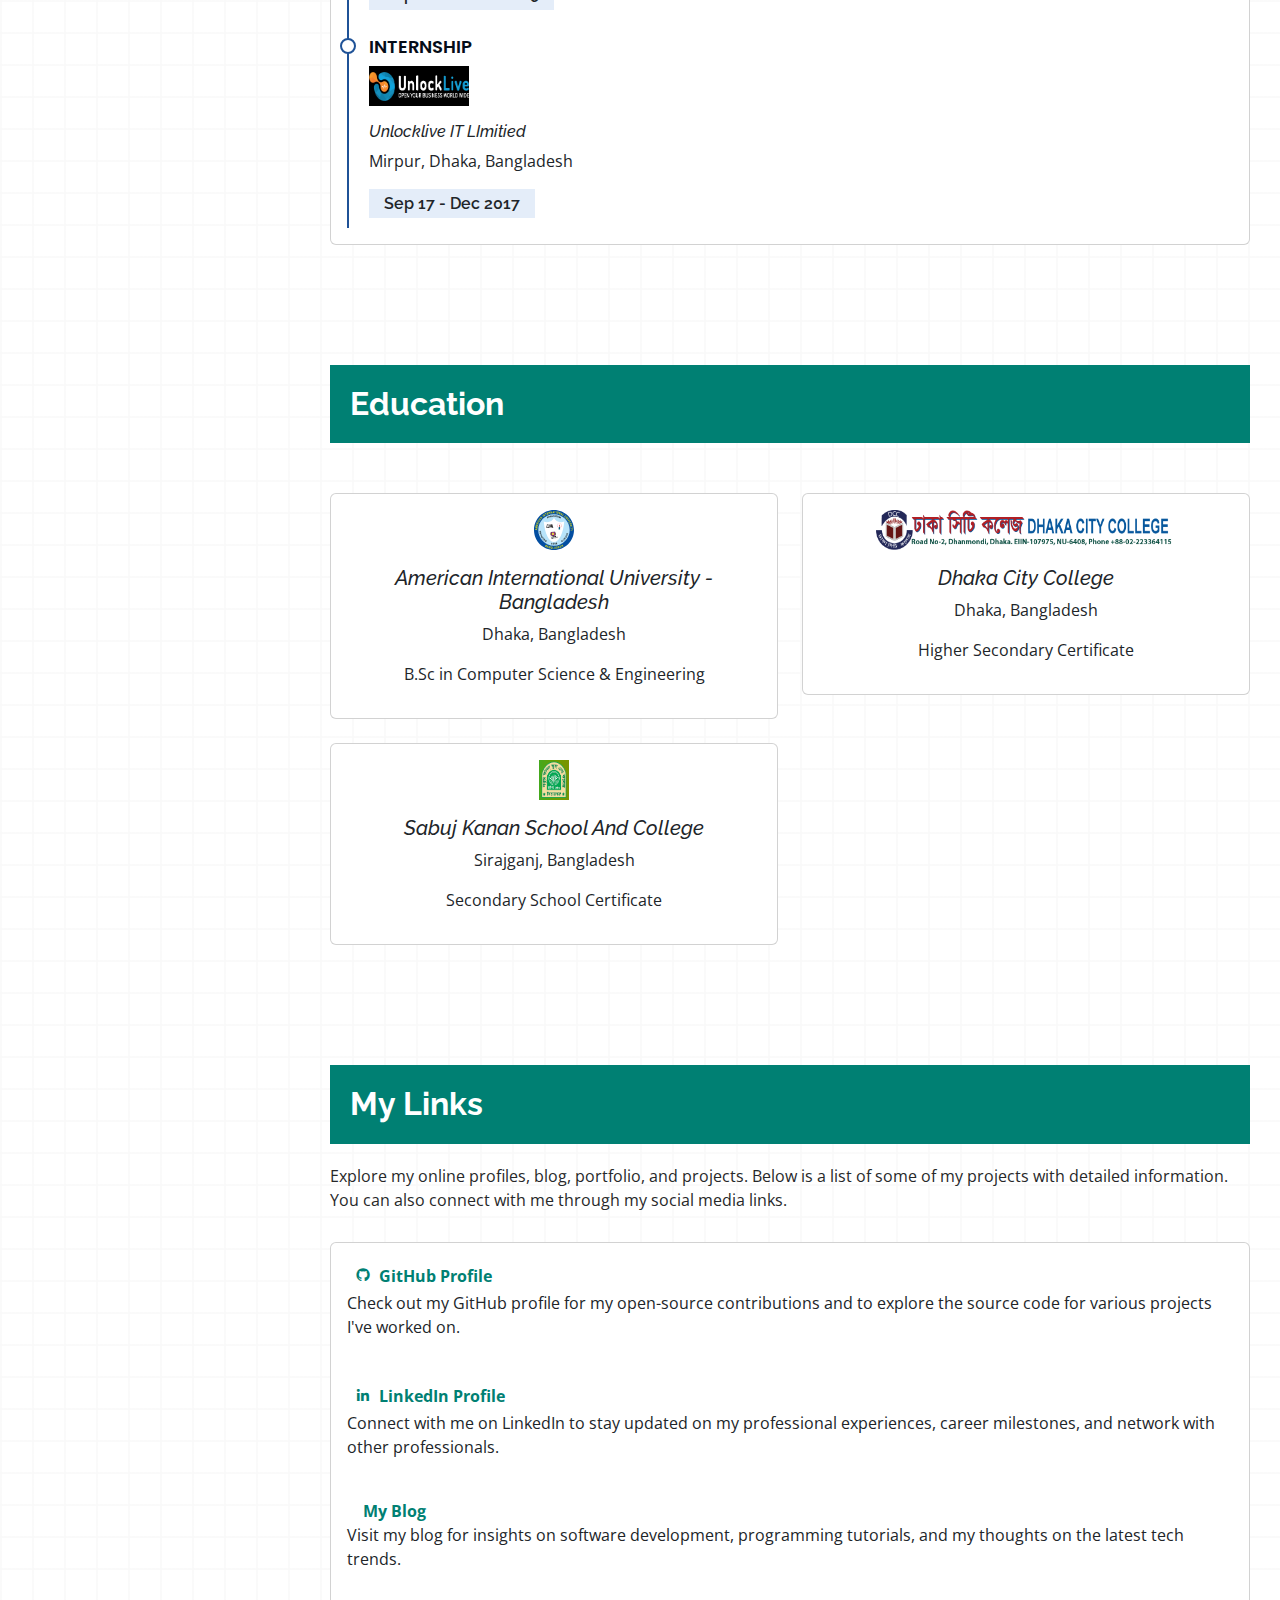
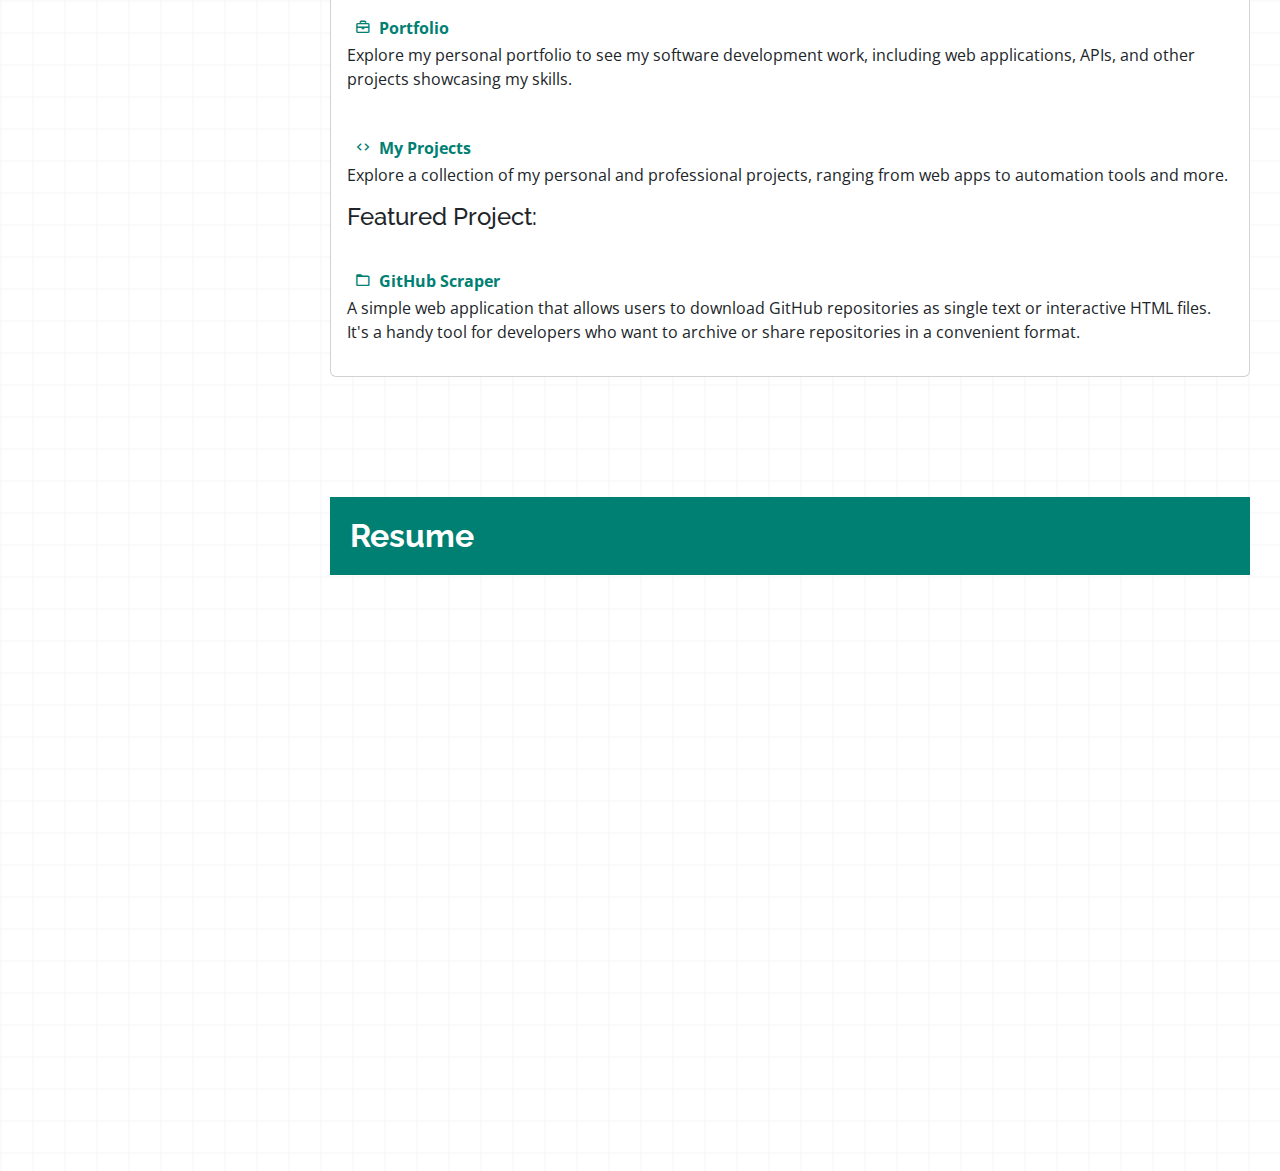
==== commit 724454da: "Update index.html" ====
--- a/index.html
+++ b/index.html
@@ -61,7 +61,7 @@
           <li><a href="#education" class="nav-link scrollto"><i><svg xmlns="http://www.w3.org/2000/svg" width="24" height="24" viewBox="0 0 24 24"><path fill="currentColor" d="M21 17v-6.9L12 15L1 9l11-6l11 6v8h-2Zm-9 4l-7-3.8v-5l7 3.8l7-3.8v5L12 21Z"/></svg></i> <span>Education</span></a></li>
           <!-- <li><a href="#portfolio" class="nav-link scrollto"><i class="bx bx-book-content"></i> <span>Portfolio</span></a></li> -->
           <!-- <li><a href="#services" class="nav-link scrollto"><i class="bx bx-server"></i> <span>Services</span></a></li> -->
-          <li><a href="#mylinks" class="nav-link scrollto"><i class="bx bx-envelope"></i> <span>My Links</span></a></li>
+          <li><a href="#mylinks" class="nav-link scrollto"><i class="bx bx-link"></i> <span>My Links</span></a></li>
           <li><a href="#resume" class="nav-link scrollto"><i class="bx bx-file"></i> <span>Resume</span></a></li>
         </ul>
       </nav><!-- .nav-menu -->
@@ -769,7 +769,7 @@
 
     <div class="section-title">
       <h2>My Links</h2>
-      <p>Explore my online profiles, blog, and portfolio. You can also learn more about my latest project, GitHub Scraper, which allows you to download GitHub repositories as single files in text or interactive HTML format.</p>
+      <p>Explore my online profiles, blog, portfolio, and projects. Below is a list of some of my projects with detailed information. You can also connect with me through my social media links.</p>
     </div>
 
     <div class="row" data-aos="fade-in">
@@ -781,7 +781,7 @@
             <a href="https://github.com/refatmustaque" target="_blank" class="link-item">
               <i class="bx bxl-github m-2"></i><strong>GitHub Profile</strong>
             </a>
-            <p>Check out my GitHub profile for my open-source contributions, including the GitHub Scraper project, which allows users to download GitHub repositories as text or interactive HTML files.</p>
+            <p>Check out my GitHub profile for my open-source contributions and to explore the source code for various projects I've worked on.</p>
 
             <!-- LinkedIn Profile Link -->
             <br><a href="https://bd.linkedin.com/in/refatmustaque" target="_blank" class="link-item">
@@ -803,9 +803,15 @@
 
             <!-- Projects Link -->
             <br><a href="https://github.com/refatmustaque/Projects" target="_blank" class="link-item">
-              <i class="bx bx-code m-2"></i><strong>Projects</strong>
+              <i class="bx bx-code m-2"></i><strong>My Projects</strong>
             </a>
-            <p>Browse my various software development projects, including web apps, automation tools, and other interesting tech creations.</p>
+            <p>Explore a collection of my personal and professional projects, ranging from web apps to automation tools and more.</p>
+
+            <h4>Featured Project:</h4>
+            <br><a href="https://githubscrapper.rbmcodes.com" target="_blank" class="link-item">
+              <i class="bx bx-folder m-2"></i><strong>GitHub Scraper</strong>
+            </a>
+            <p>A simple web application that allows users to download GitHub repositories as single text or interactive HTML files. It's a handy tool for developers who want to archive or share repositories in a convenient format.</p>
           </div>
         </div>
       </div>
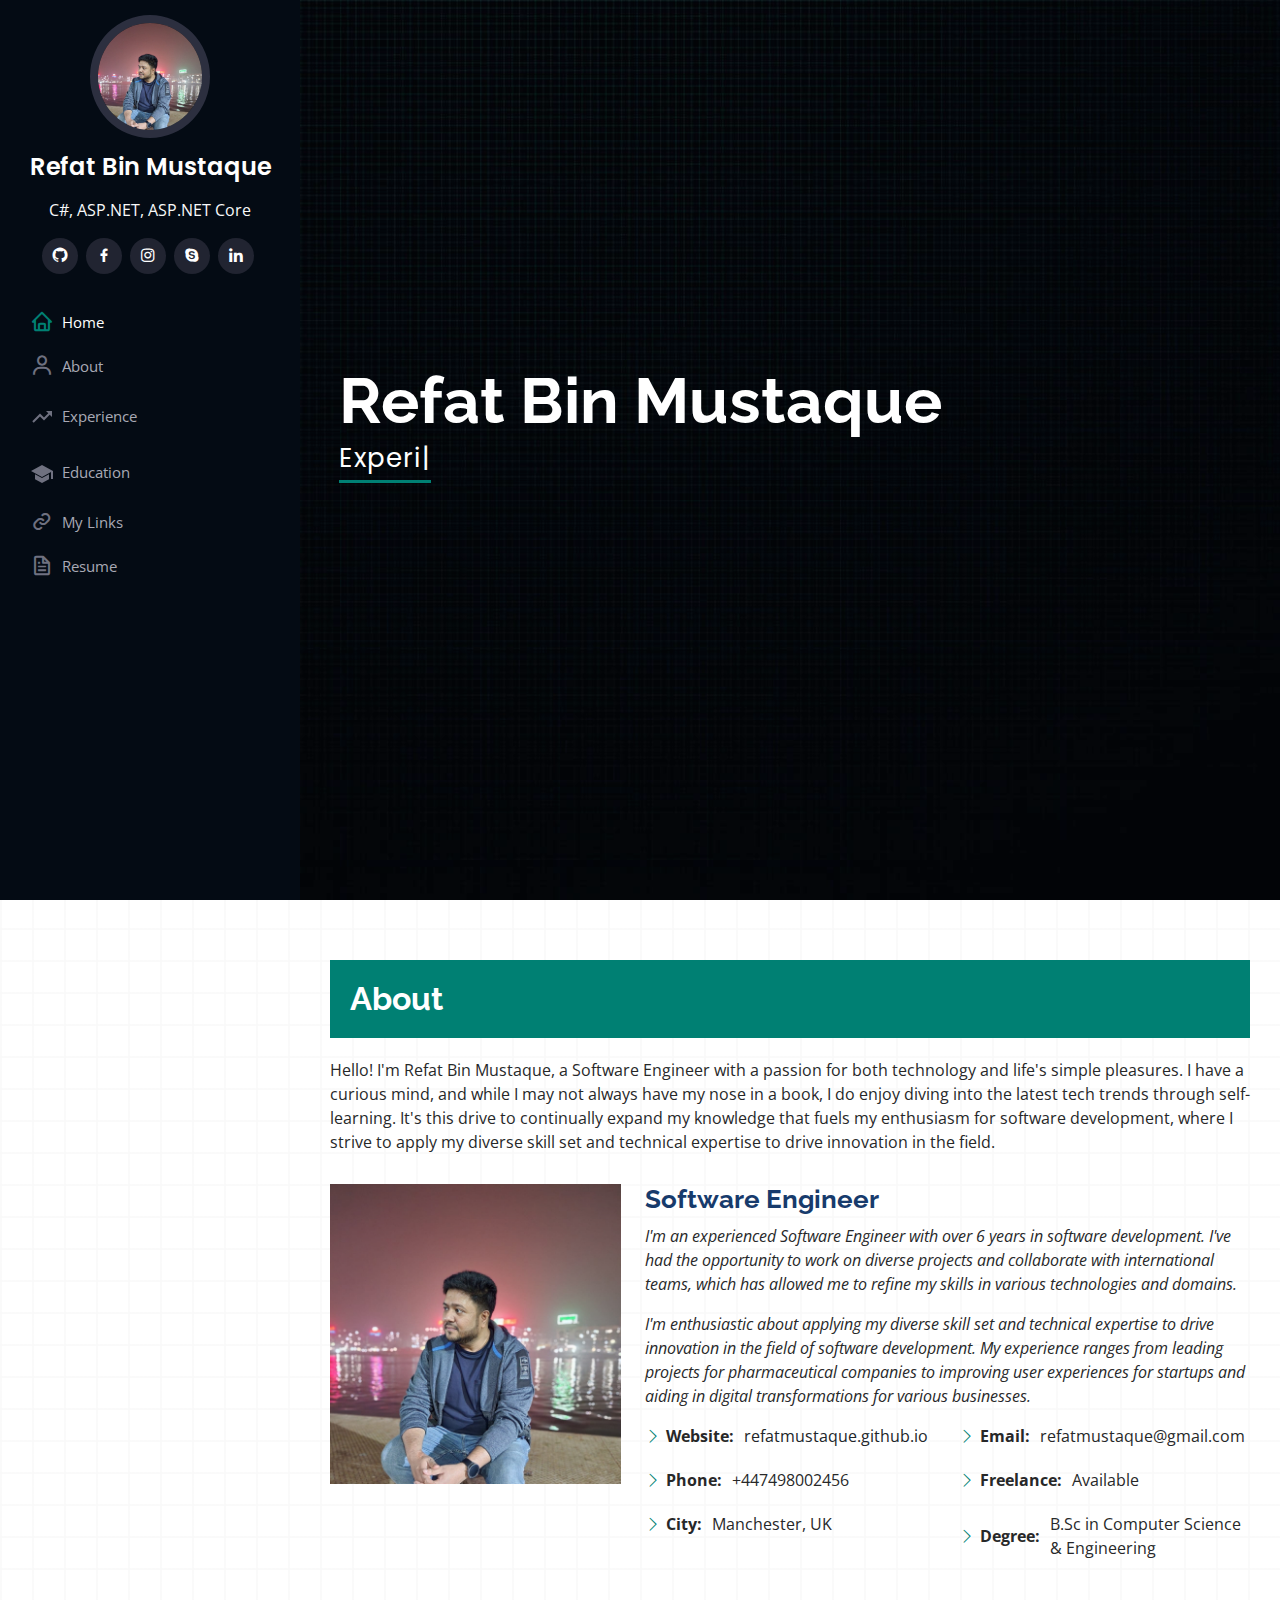
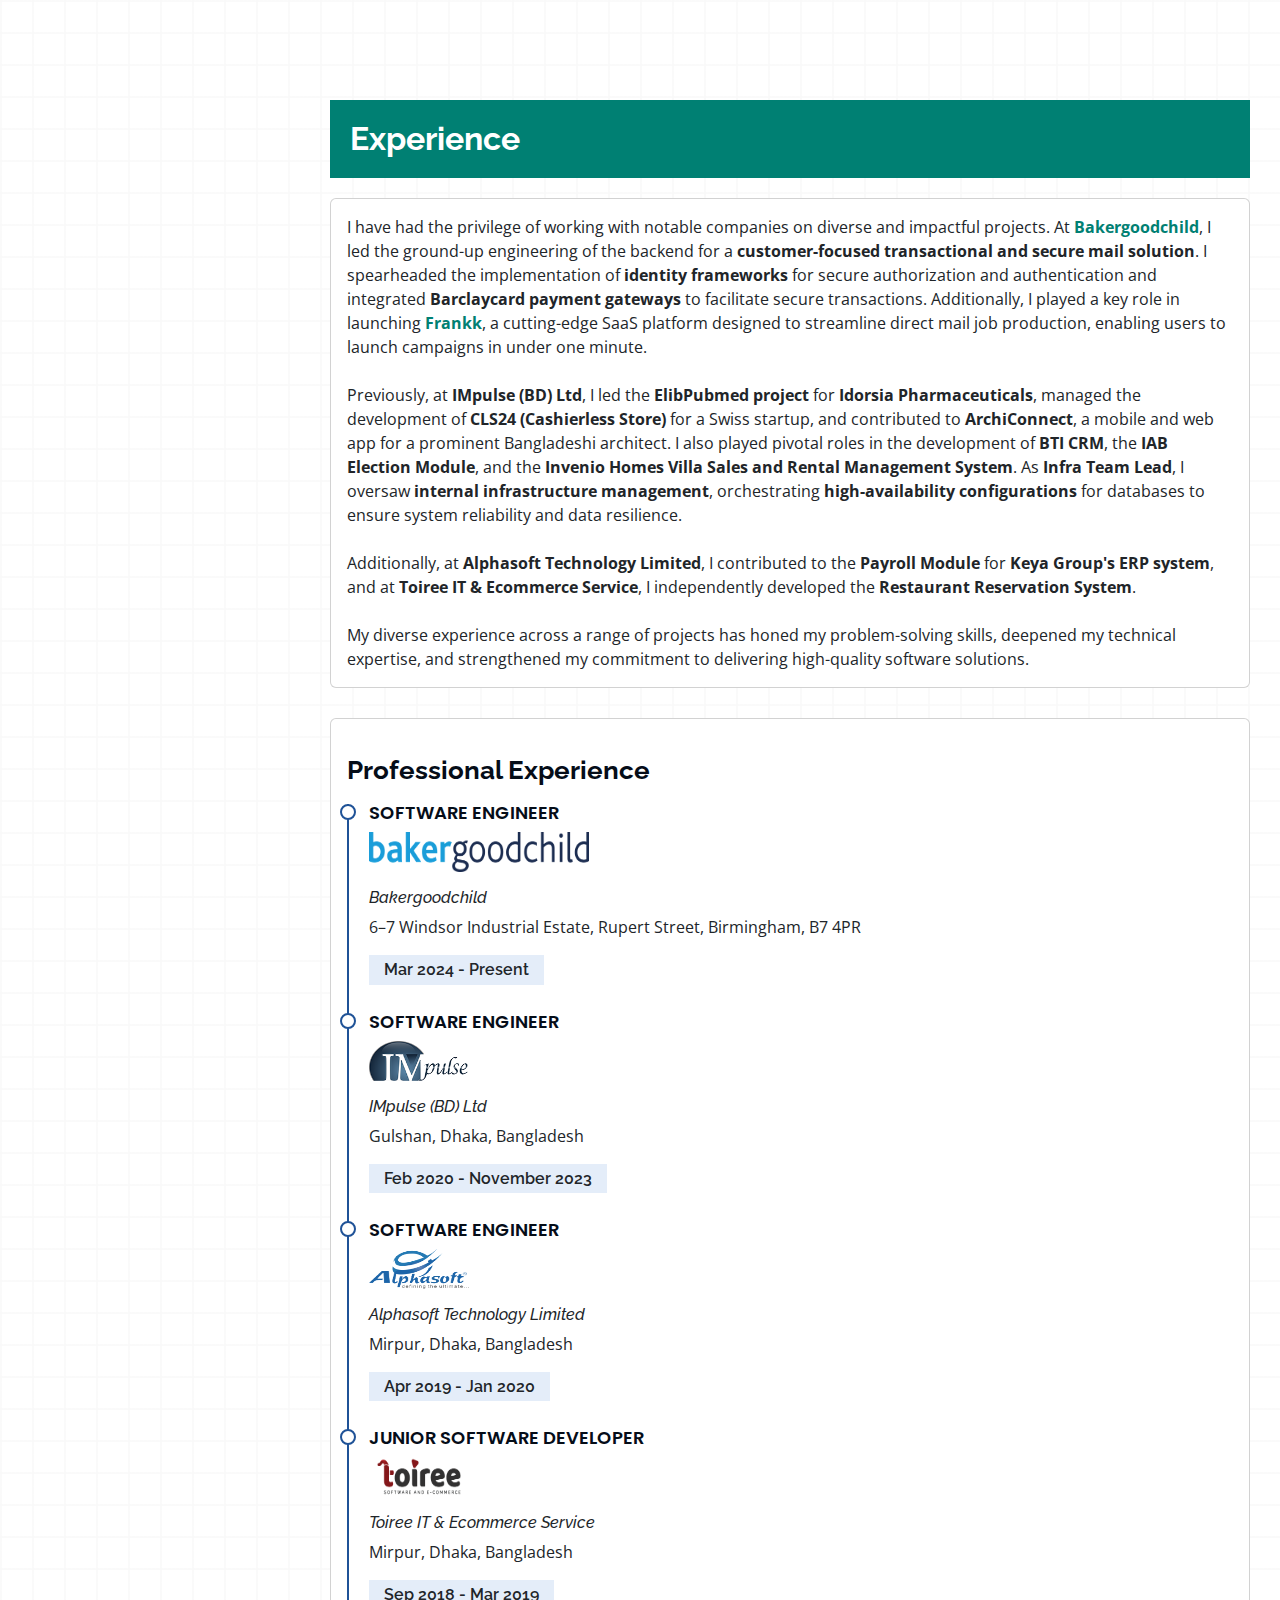
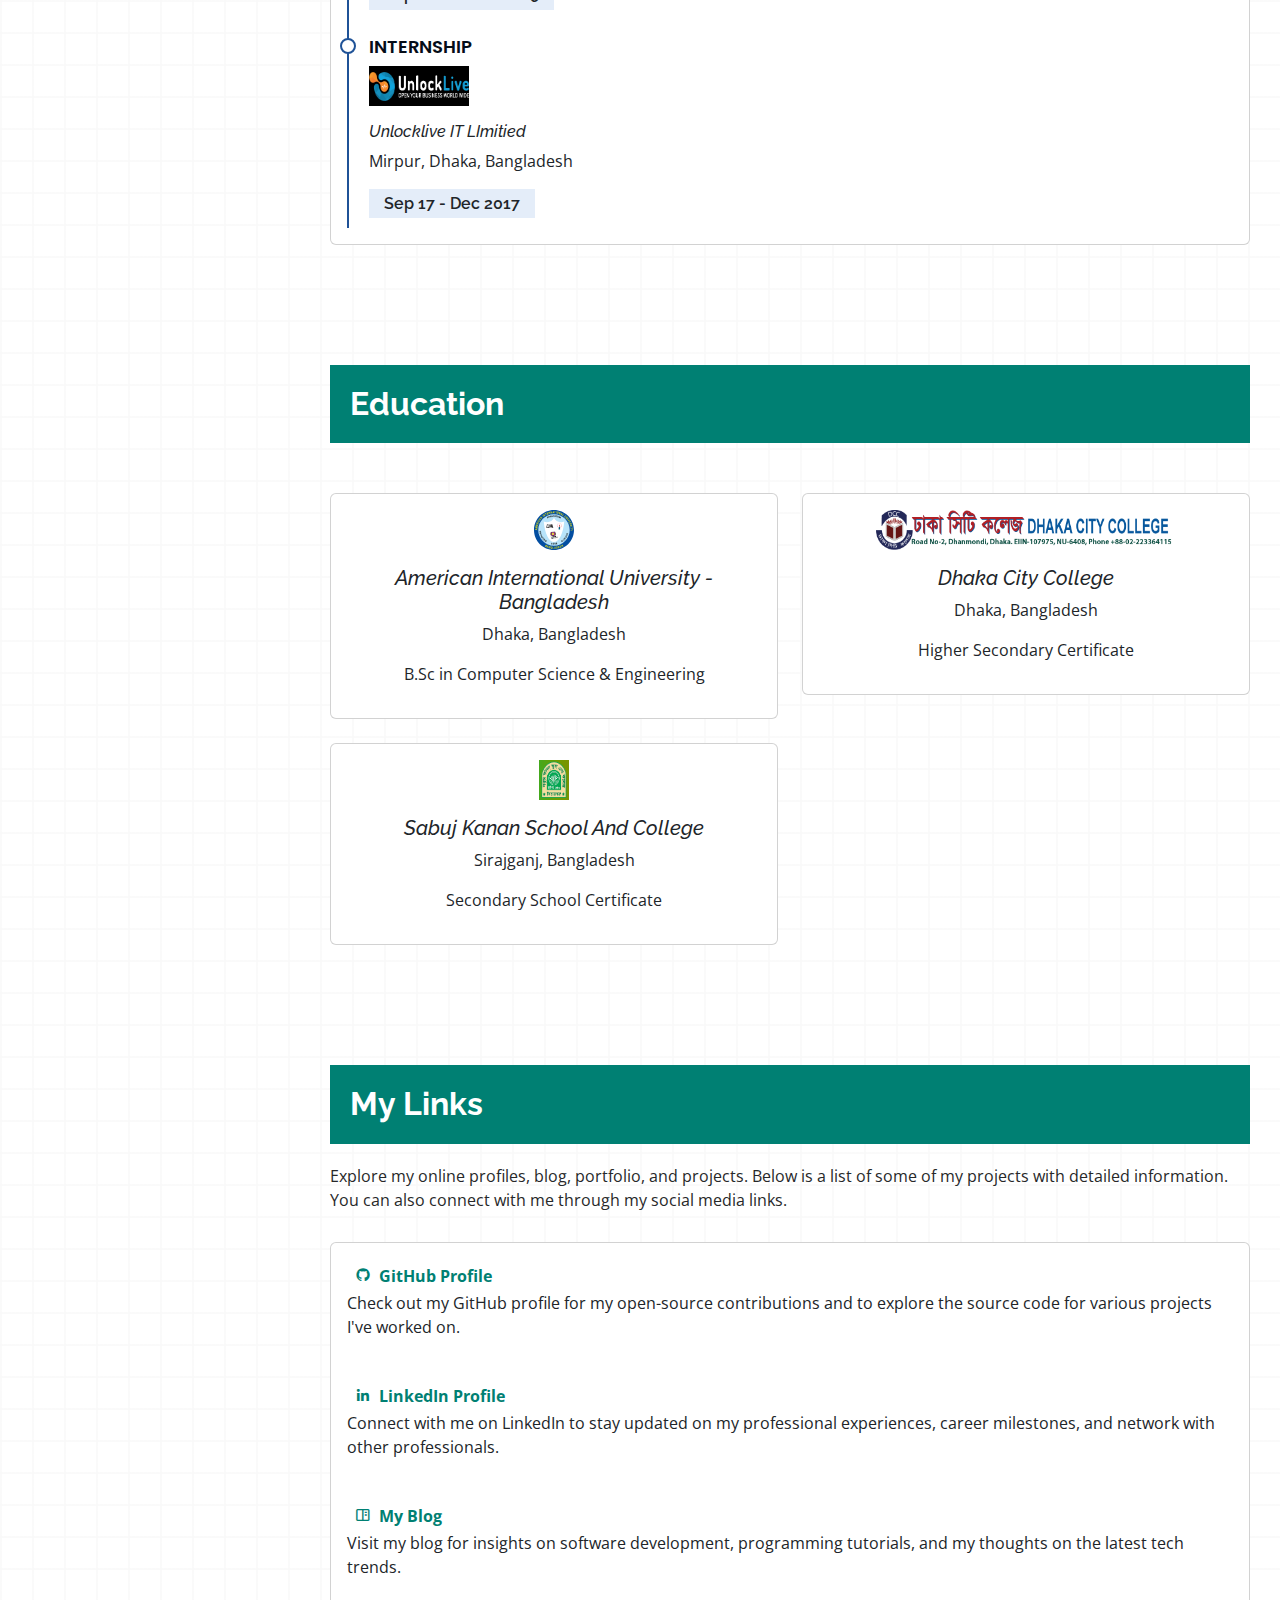
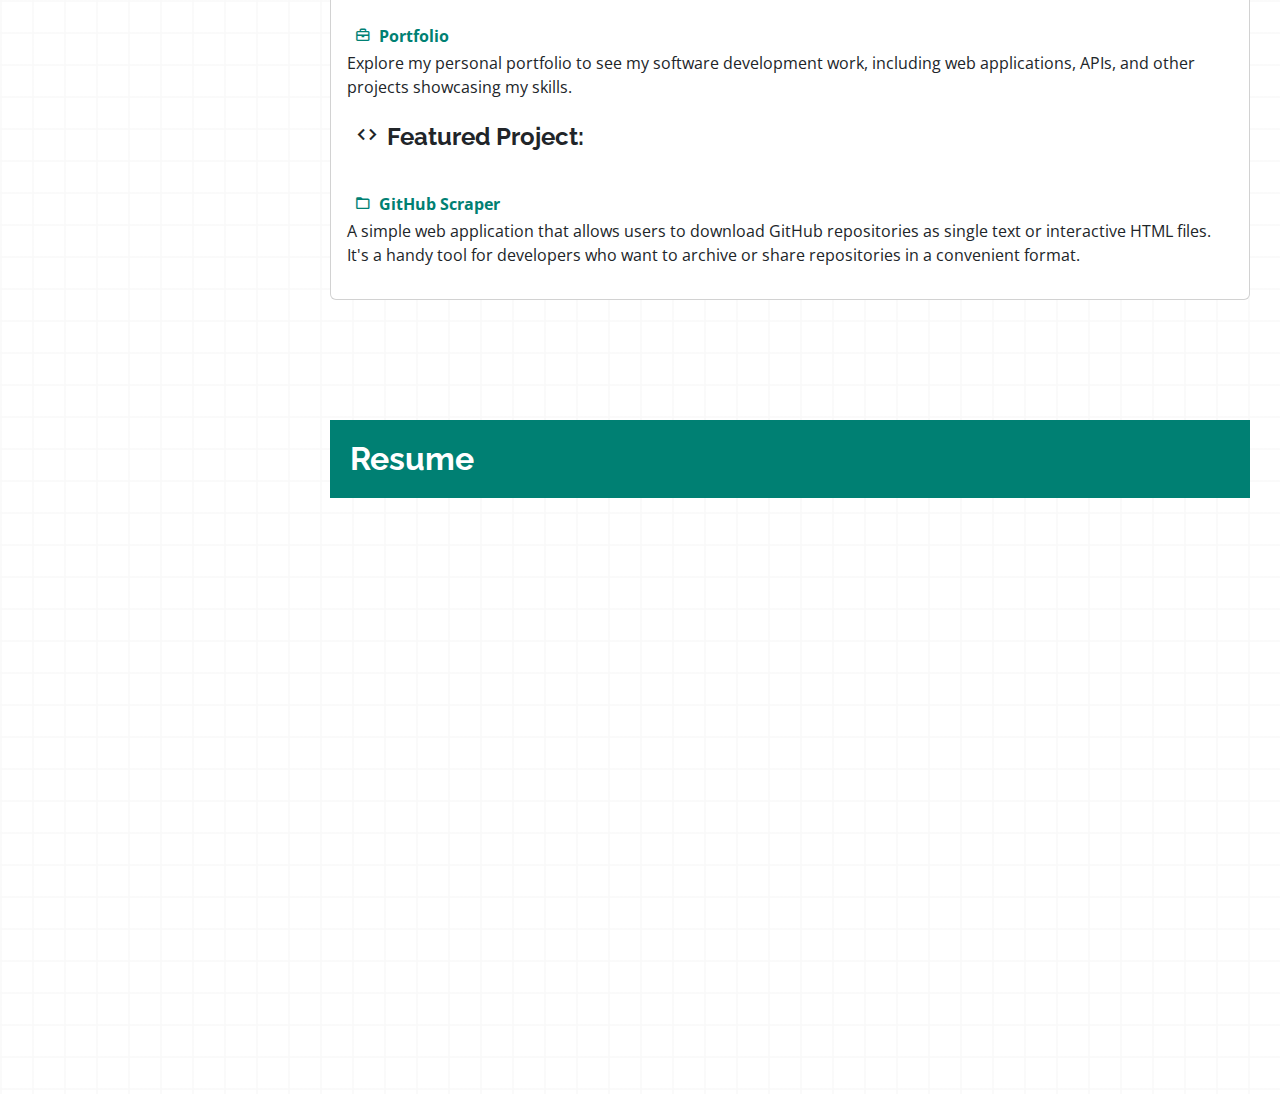
==== commit e4b675aa: "Update index.html" ====
--- a/index.html
+++ b/index.html
@@ -791,7 +791,7 @@
 
             <!-- Blog Link -->
             <br><a href="https://blog.rbmcodes.com" target="_blank" class="link-item">
-              <i class="bx bx-blog m-2"></i><strong>My Blog</strong>
+              <i class="bx bx-book-content m-2"></i><strong>My Blog</strong>
             </a>
             <p>Visit my blog for insights on software development, programming tutorials, and my thoughts on the latest tech trends.</p>
 
@@ -801,13 +801,7 @@
             </a>
             <p>Explore my personal portfolio to see my software development work, including web applications, APIs, and other projects showcasing my skills.</p>
 
-            <!-- Projects Link -->
-            <br><a href="https://github.com/refatmustaque/Projects" target="_blank" class="link-item">
-              <i class="bx bx-code m-2"></i><strong>My Projects</strong>
-            </a>
-            <p>Explore a collection of my personal and professional projects, ranging from web apps to automation tools and more.</p>
-
-            <h4>Featured Project:</h4>
+            <h4><i class="bx bx-code m-2"></i><strong>Featured Project:</strong></h4>
             <br><a href="https://githubscrapper.rbmcodes.com" target="_blank" class="link-item">
               <i class="bx bx-folder m-2"></i><strong>GitHub Scraper</strong>
             </a>
